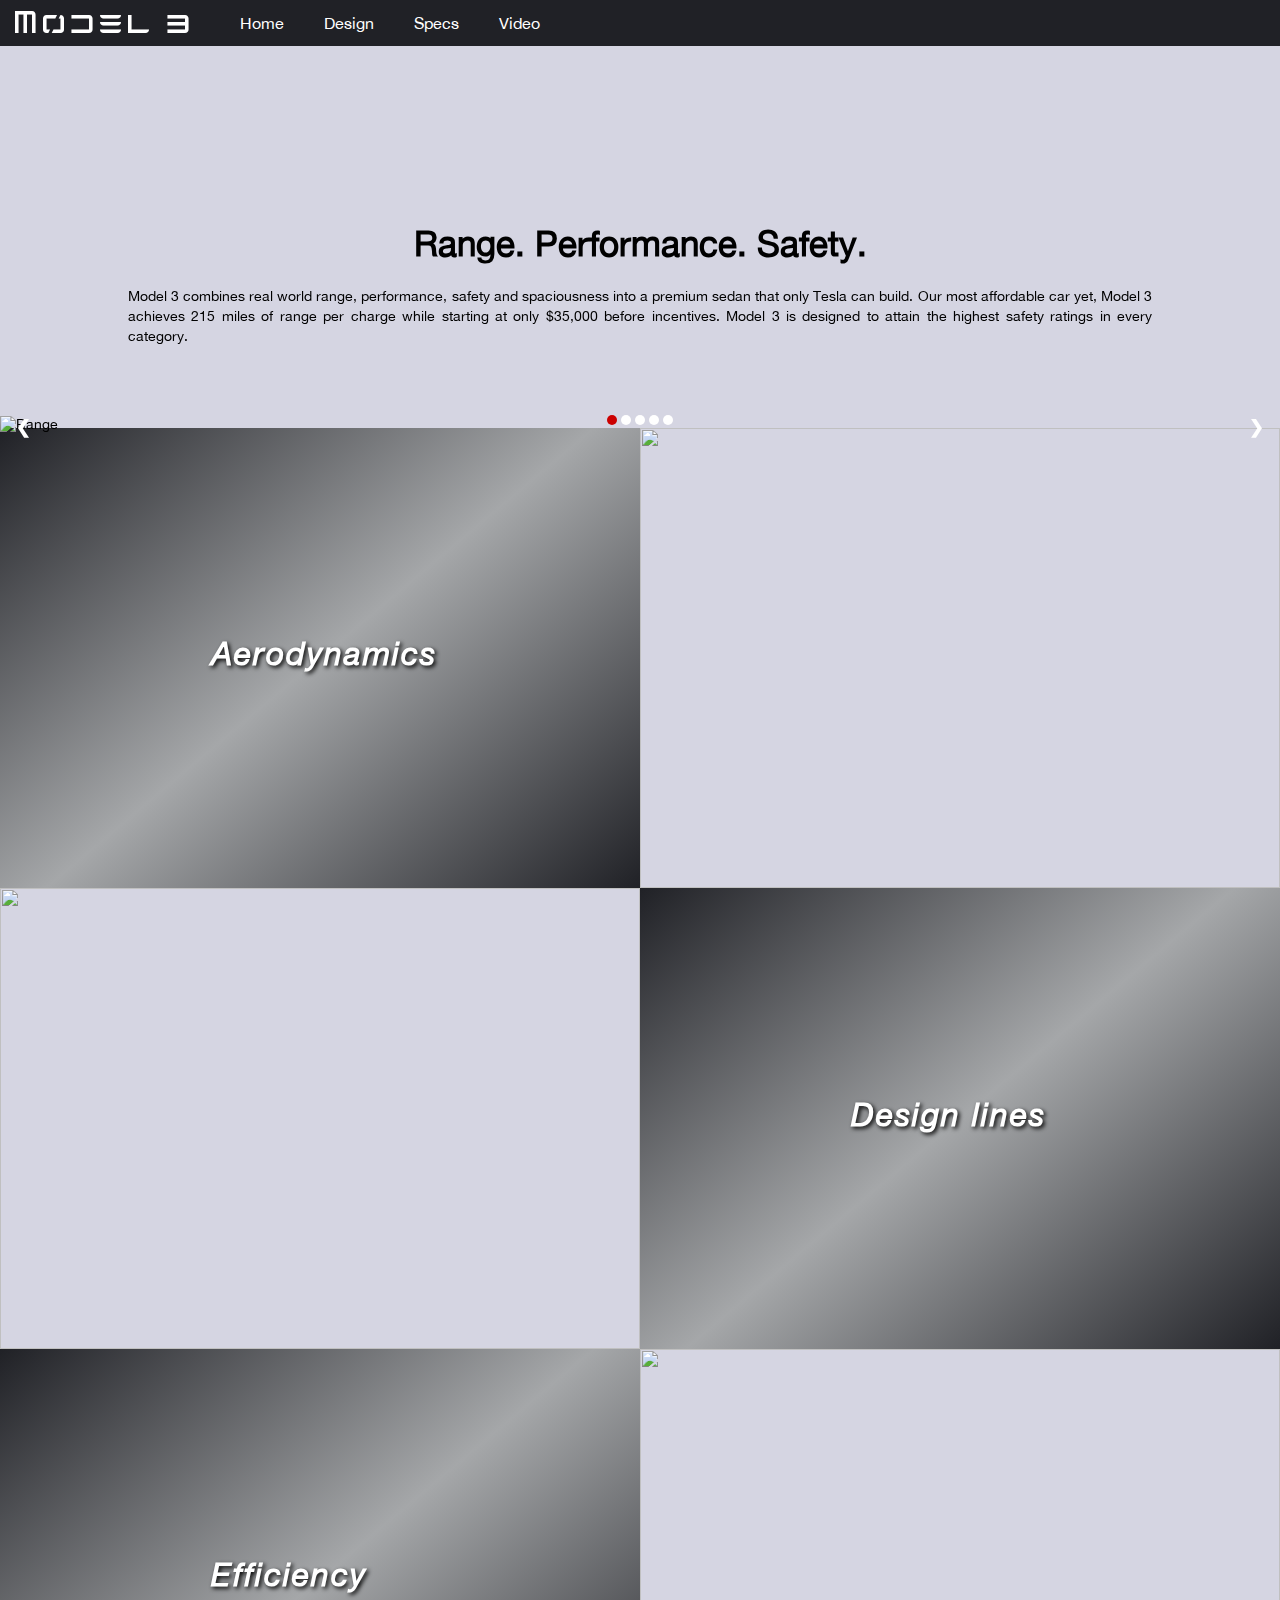
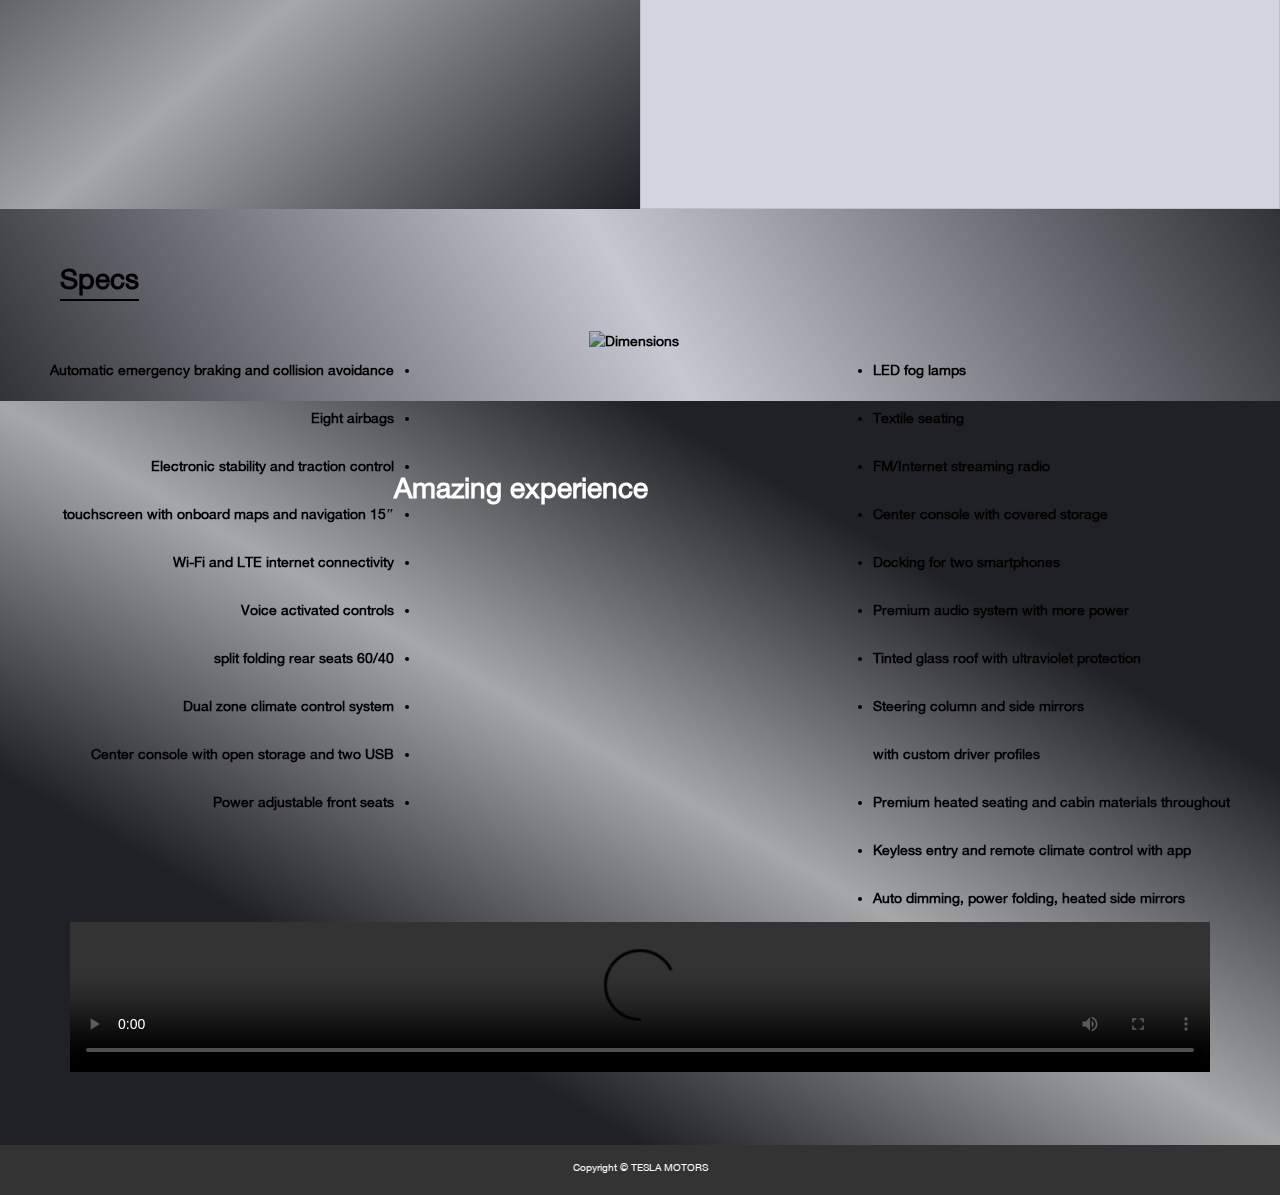
==== model3.html @ 48c11300 "Add files via upload" ====
<!DOCTYPE html>
<html lang="en">
<head>
<script src="js/proba.js"></script>
<script src="js/custom1.js"></script>
<meta name="viewport" content="width=device-width, initial-scale=1">
<meta http-equiv="content-type" content="text/html; charset=utf-8"/>
<title>Tesla - Model 3</title>
<link href="stil2.css" rel="stylesheet" type="text/css"/>
</head>
<body>
    <hader>
      <div class="wrapper">
        <p >Model 3</p>
      </div>
        <nav>
            <button class="toggle" style="font-size:20px;transition:all 1s;">&#9776;</button>
                  <ul id="myDropdown" class="show menu">
                      <li id="home-dugme"><a id="siva-boja" href="index.html">Home</a></li>
                      <li><a id="siva-boja1" href="#design">Design</a></li>
                      <li><a id="siva-boja2" href="#specs-3">Specs</a></li>
                      <li><a id="siva-boja3" href="#range-3">Video</a></li>
                  </ul>
        </nav>
        <video id="model-3-video" src="Video/Model3_WebsiteHero_Master_D.mp4" autoplay loop style="width:100%;">
        </video>
      <img class="slika_x" src="Slike/3/3.1.jpg" alt="Model X"/>

    </hader>
<main>
    <section>
      <h2 class="section-title ">Range. Performance. Safety.</h2>
      <div class="section-text ">
        <p>Model 3 combines real world range, performance, safety and spaciousness
           into a premium sedan that only Tesla can build. Our most affordable car yet,
            Model 3 achieves 215 miles of range per charge while starting at only $35,000
            before incentives. Model 3 is designed to attain the highest safety ratings
             in every category.</p>
      </div>
    </section>

<div class="slideshow">
  <div class="mySlides fade">
    <img src="Slike/3/3.3.jpg" alt="Range" style="width:100%;">
</div>

<div class="mySlides fade">
  <img src="Slike/3/3.2.jpg" alt="Specs" style="width:100%;">
</div>

<div class="mySlides fade">
    <img src="Slike/3/3.6.jpg" alt="Range" style="width:100%;">
</div>

<div class="mySlides fade">
    <img src="Slike/3/3.5.jpg" alt="Falcon" style="width:100%;">
</div>

<div class="mySlides fade">
    <img src="Slike/3/3.7.jpg" alt="Falcon" style="width:100%;">
</div>

<a class="prev" onclick="plusSlides(-1)">&#10094;</a>
<a class="next" onclick="plusSlides(1)">&#10095;</a>

<div class="dugmici" style="text-align:center">
  <span class="dot" onclick="currentSlide(1)"></span>
  <span class="dot" onclick="currentSlide(2)"></span>
  <span class="dot" onclick="currentSlide(3)"></span>
  <span class="dot" onclick="currentSlide(4)"></span>
  <span class="dot" onclick="currentSlide(5)"></span>
</div>
</div>


<div id="design" class="klasa-3">

  <div id="gornja-margina" class="klasa-3-1-1">
      <h2 id="about-title-3-1" >Aerodynamics</h2>
  </div>

  <div class="klasa-3-2">
    <img id="slika-model-3-1" src="Slike/3/3.10.jpg" >
  </div>

</div>

<div id="klasa-3-1" class="klasa-3">

  <div class="klasa-3-2-2">
    <img id="slika-model-3-2" src="Slike/3/3.9.jpg" >
  </div>

  <div class="klasa-3-1-1">
      <h2 id="about-title-3-11" >Design lines</h2>
  </div>

</div>

<div id="klasa-3-2" class="klasa-3">

  <div class="klasa-3-1-1">
      <h2 id="about-title-3-12"> Efficiency</h2>
  </div>

  <div class="klasa-3-2-2">
    <img id="slika-model-3-3" src="Slike/3/3.8.jpg" >
  </div>

</div>

      <section id="specs-3" class="model-3">
        <h2 id="about-titlex2" class="about-title2">Specs</h2>
        <div class="about-text2" id="about-textx2">
          <ul  class="lista" id="jedan-x">
            <li>Automatic emergency braking and collision avoidance</li>
            <li>Eight airbags</li>
            <li>Electronic stability and traction control</li>
            <li>15″ touchscreen with onboard maps and navigation</li>
            <li>Wi-Fi and LTE internet connectivity</li>
            <li>Voice activated controls</li>
            <li>60/40 split folding rear seats</li>
            <li>Dual zone climate control system</li>
            <li>Center console with open storage and two USB</li>
            <li>Power adjustable front seats</li>

          </ul>
          <img class="srednja-x" id="srednja" src="Slike/3/specs model 3.png" alt="Dimensions">
          <ul class="lista" id="dva-x">
            <li>LED fog lamps</li>
            <li>Textile seating</li>
            <li>FM/Internet streaming radio</li>
            <li>Center console with covered storage</li>
            <li>Docking for two smartphones</li>
            <li>Premium audio system with more power</li>
            <li>Tinted glass roof with ultraviolet protection</li>
            <li>Steering column and side mirrors </br> with custom driver profiles</li>
            <li>Premium heated seating and cabin materials throughout</li>
            <li>Keyless entry and remote climate control with app</li>
            <li>Auto dimming, power folding, heated side mirrors</li>
          </ul>
        </div>
      </section>


      <div id="range-3">
        <h2 id="Video-title" >Amazing experience</h2>
        <video id="model-video" width="100%" height="auto" controlslist="nodownload" controls>
            <source  src="Video/Tesla commercial Model 3.mp4"  type="video/mp4">
        </video>
      </div>
</main>
      <div  class="footer"><p>
            <span>Copyright</span>     &copy;      Tesla Motors</p>

      </div>
      <script src="js/proba.js"></script>
<script src="js/scroll.js"></script>
<script src="js/slider.js"></script>
<script src="js/dropdown.js"></script>
</body>


</html>
---- stil2.css ----
@charset "utf-8";
/* CSS Document */

* {
	margin:0;
	padding: 0;
	}
/*ubacivanje tri fonta za prvu stranicu*/
@font-face {
	font-family: Font1;
	src:url(Fonts/HelveticaNeue.ttf);
	}
@font-face {
	font-family: Font2;
	src:url(Fonts/HelveticaNeueLTStd-It.otf);
	}
@font-face {
	font-family: Font3;
	src:url(Fonts/TeslaNikolaCaps.ttf);
	}

body {
  font-family:Font1;
  font-size: 14px;
	background: white;
	background-color:rgba(185, 185,207, 0.6);
}
.slika_1 {
	width: 100%;
}
/* ====== NAVIGACIJA =======*/
nav {
	display: block;
	padding-left: 220px;
	z-index: 6;
	position: fixed;
	width: 100%;
	background: #202126;
}
.wrapper p {
	position: fixed;
	padding-left: 15px;
	color: white;
	top:5px;
	font-family: Font3;
	font-size:28px;
	z-index: 10;
}
nav ul {
	float:left;
	padding: 0;
	margin: 0;
	list-style: none;
	position: relative;
	z-index: 10;
}

nav ul li {
	margin: 0;
	display: inline-block;
	float: left;
	background: #202126;
}

nav a {
	display: block;
	padding: 14px 20px;
	color: white;
	font-size: 16px;
	text-decoration: none;
}
nav a:hover{
	text-decoration: none;
	background: rgba(204, 0, 0, 0.5);
	color: white;
}

nav ul li:hover > ul {
	display: inherit;
}

.toggle {
	display: none;
}
@media (min-width:769px){
	.menu {
		display: block !important; /* ponistava jQuery display:none posle 768px*/
	}
}
/* ======= END NAVIGACIJA END ========== */
/* ====== MOBILE MENI ========*/
@media all and (max-width:768px){
nav {
	margin: 0;
	padding: 0;
	background: transparent;
}
nav .menu {
	opacity: 0.8;
}
nav a:hover{
	color:white;
}
.toggle+a , .menu {
	display: none;
}
.toggle {
	display: block;
	padding: 14px 20px;
	color: black;
	font-size: 16px;
	text-decoration: none;
	background-color: white;
	border: 0;
	outline: none;
}
.wrapper p{
	position: absolute;
	right: 20px;
	top:15px;
}
nav ul li {
	display: block;
	width: 100%;
}
nav a:hover {
	background-color: rgba(204, 0, 0, 0.5);
	text-decoration: none;
}
}
/* ======== END MOBILE MENI  END ============= */
/*Slajder sa slikama pocetak*/
.slideshow {
	position: relative;
}
.mySlides{
	display: none;
}
.prev, .next {
	cursor:pointer;
	position: absolute;
	top:50%;
	width: auto;
  padding: 16px;
  margin-top: -22px;
  color: white;
  font-weight: bold;
  font-size: 18px;
  transition: 0.6s ease;
  border-radius: 0 3px 3px 0;
}
.next {
	right: 0;
	border-radius: 3px 0 0 3px;
}
.prev:hover , .next:hover {
	background-color: rgba(0, 0, 0, 0.7);
}
.label-slideshow1 {
	display: none;
}
.text-slideshow1 {
	display: none;
}
.fade {
  -webkit-animation-name: fade;
  -webkit-animation-duration: 1.5s;
  animation-name: fade;
  animation-duration: 1.5s;
}

@-webkit-keyframes fade {
  from {opacity: .4}
  to {opacity: 1}
}

@keyframes fade {
  from {opacity: .4}
  to {opacity: 1}
}
.dugmici {
	position: relative;
	margin: -20px 0 0 0;
	left: 0;
	right: 0;
}
.dot {
  cursor:pointer;
  height: 10px;
  width: 10px;
  margin: -10px 0 0 0 ;
  background-color: white;
  border-radius: 50%;
  display: inline-block;
  transition: background-color 0.6s ease;
}
.active, .dot:hover {
  background-color: #cc0000;
}


@media screen and (min-width:769px){

	.label-slideshow1 {
		display: block;
		position: absolute;
		margin-top: -23%;
		margin-left: 70px;
		color: white;
	}
	.label-slideshow1 h3 {
		font-size: 24px;
		padding-bottom: 40px;
	}
	.label-slideshow1 p {
		font-size: 14px;
		padding-left: 80px;
	}
}
@media screen and (min-width:992px){

	.label-slideshow1 h3{
		margin-left: 5%;
		font-size: 28px;
	}

	.label-slideshow1 p {
		display: none;
	}
	.text-slideshow1{
		display: block;
		position: absolute;
		margin: -18% 7% 0 7%;
		color: white;
		background-color: rgba(0, 0, 0, 0.3);
		padding: 10px;
	}
	.text-slideshow1 p {
		font-size: 16px;
		line-height: 23px;
		text-align: justify;
	}
}
@media screen and (min-width:1200px){
	.text-slideshow1 {
		margin: -18% 10% 0 10%;
	}
	.text-slideshow1 p {
		line-height: 25px;
		text-align: center;
	}

}
@media screen and (min-width:1400px){
	.text-slideshow1 {
		margin: -17% 12% 0 12%;
	}
	.label-slideshow1 h3{
		font-size: 36px;
	}
	.text-slideshow1 p {
		font-size: 16px;
		line-height: 25px;
		text-align: center;
	}
	.dugmici {
		margin: -20px 0 0 0;
	}
}
@media (min-width:1600px){
	.text-slideshow1 p {
		font-size: 18px;
	}
}

/*===== END END END =====*/


.section-title {
  font-family:Font1;
  font-size: 2.5em;
  padding:70px 30px 22px 30px;
	text-align: center;
	color: black;
}
.section-text  p {
	width: 80%;
	margin: 0 auto;
  font-family:Font1;
  margin-bottom: 70px;
  padding: 0 20px;
  text-align: justify;
	color: black;
	line-height: 20px;
}

#safety {
  background: url("Slike/s12.jpg") center;
  background-size: cover;
  background-repeat:no-repeat;
  padding: 10px 30px;
  line-height:20px;
}
.about-title1{
	font-family:Font2;
	color:white;
	margin-top:35px;
	margin-bottom:15px;
	}
.about-text1 {
	text-align: justify;
	color: white;
	font-size:14px;
	font-family:Font1;
	line-height: 30px;
}

#specs {
  background:linear-gradient(60deg,rgba(32,33,38,0.9),rgba(204,0,0,0.6),rgba(32,33,38,0.9));
	padding: 60px 10px;
  line-height:20px;
}
.about-title2 {
	padding-top: 30px;
	margin-bottom: 30px;
	margin-left: 20px;
	color: black;
	font-family: Font1;
	border-bottom: 1px solid black;
	padding-bottom: 5px;
	border-bottom-width:2px;
	display:inline-block;
}
.lista {
	padding-top: 15px;
	color: black;
	text-align: center;
	line-height: 25px;
}
#srednja {
	display:none;
}
#autopilot {
  background: url("Slike/s15.jpg") center;
  background-size: cover;
  background-repeat:no-repeat;
  padding: 10px 20px;
  line-height:10px;
}
.about-title3{
	font-family:Font2;
	color:black;
	margin-top:35px;
	margin-bottom:15px;
	}
.about-text3 {
	text-align: justify;
	color: black;
	font-size:14px;
	line-height: 25px;
}
 .pozadina {
	background-color: rgba(255, 255, 255, 0.4);
	padding:5px 10px 10px 10px;
}
.video-autopilot {
	border: 3px solid white;
}

#range {
	background: url("Slike/s18.jpg") center;
	background-repeat: no-repeat;
	background-size: cover;
	padding: 10px 20px 250px 20px;
}
#range .skup {
padding:0 10px 5px 10px;
background-color: rgba(0, 0, 0, 0.4);
}
#range img {
	display: none;
}
.about-title4{
	font-family:Font2;
	color:white;
	margin-top:15px;
	margin-bottom:15px;
	}
.about-text4 {
	text-align: left;
	color:white;
	line-height: 20px;
	text-align: justify;
}

.footer {
	position:relative;
	color:white;
	text-align:center;
	text-transform:uppercase;
	font-family:Font1;
	font-size:10px;
	background-color:#333;
	height:50px;
	width:100%;
	}
	.footer p {
		padding: 16px;
	}
	.footer span {
		text-transform: capitalize;
	}



/*======== MEDIA QUERY ==========*/

@media (min-width:768px){
	#safety {
		padding:50px 20px;
	}
#safety	.about-text1 {
		width: 60%;
	}
}

@media (min-width:817px){
		#specs {
			padding:70px 0 350px 0;
		}
		.about-title2 {
			margin-left: 30px;
		}
	.about-text2 {
		margin: 0 30px;
	}
	.jedan{
		float:left;
		direction:rtl;
		text-align:right;
	}
	.dva {
		float: right;
		text-align:left;
	}
	#srednja {
		display: none;
	}
}

@media (min-width:992px){
#safety .about-text1 {
	width: 50%;
}

#autopilot .pozadina {
	width:50%;
}
#autopilot .video-autopilot {
	width: 50%;
	margin-left: 50%;
}
 #range {
	background: url(Slike/s16.jpg) center;
	background-size: cover;
	background-repeat: no-repeat;
	padding-bottom: 500px;
}
#range .skup {
	margin-top: 60px;
	width: 50%;
	float:left;
}
 #range img {
	margin-top: 50px;
	display:inline-block ;
	width: 45%;
	float: right;

}
}

@media (min-width:1200px){
	#safety {
		padding:100px 30px;
	}
	.about-title1, .about-title3, .about-title4 {
		font-size: 28px;
	}
	.about-title3{
		padding-bottom: 20px;
	}
	.about-text1 , .about-text3, .about-text4 {
		font-size: 16px;
	}
	.about-text3, .about-text4 {
		line-height: 25px;
	}

	#specs {
		padding: 30px 0 50px 0;
	}
	.about-title2 {
		margin-left: 30px;
		font-size:28px;
		padding-bottom: 10px;
	}
	.about-text2 {
		text-align: center;
		font-weight: bolder;
	}
	.jedan {
		line-height: 48px;
		margin-left: 20px;
	}
	.dva {
		line-height: 48px;
				margin-right:20px;
	}
	#srednja {
		display:inline;
		mix-blend-mode:multiply;
		height: 650px;
	}
	.select-text {
		transform: translateY(50%) !important;
		transform: translateX(2%);
		text-align: center;
		background-color: rgba(165, 167, 169, 0.7);
	}
#autopilot .pozadina {
	width:40%;
	margin-top: 20px;
	margin-left: 10px;
}
#autopilot .video-autopilot {
	width: 55%;
	margin-left: 43%;
}
 #range {
	padding-bottom: 600px;
	}
}


@media (min-width:1400px){
	#safety .about-title1, #safety .about-text1 {
		padding:0px 30px;
	}
	#range {
		padding-bottom: 750px ;
	}
	.jedan {
		line-height: 56px;
		margin-left: 35px;
	}
	.dva {
		line-height: 56px;
		margin-right: 35px;
	}
	.about-title2 {
		margin-left: 60px;
	}
	#srednja {
		height: 700px;
	}
	.section-title {
		color: white;
	}
	.section-text p {
		font-size:16px;
		line-height: 25px;
		color: white;
	}

}
@media (min-width:1600px){
	#range .skup {
		width: 50%;
		margin:70px 0 0 10px;
	}
	#range img {
		width:40%;
		margin-right: 80px;
	}
	.jedan {
		font-size: 16px;
		margin-left: 70px;

	}
	.dva {
		font-size:16px;
		margin-right: 70px;
	}
	.about-title1 {
		font-size: 36px;
		margin-bottom: 30px;
	}
	.about-title2, .about-title3, .about-title4{
		font-size: 36px;
	}
	.about-text1, .about-text3, .about-text4 {
		font-size: 16px;
		line-height: 30px;
	}
}

@media (min-width:1800px){
	#safety {
		padding:200px 30px;
	}
	.about-text1 {
				line-height: 30px;
	}
}









/*=======  M O D E L  X ======*/

nav #plava-boja:hover, #plava-boja1:hover, #plava-boja2:hover, #plava-boja3:hover,#plava-boja4:hover    {
	color: white;
	background-color: #1e3a86;
	text-decoration: none;
}
.mySlides .label-slideshow1 #slajder{
	margin-left: 15px;
}
.mySlides .label-slideshow1 #tekst-slajder {
	padding:0 60px 0 20px;
}
.klasa-x {
	display: flex;
}
.klasa-x1 {
	width: 50%;
	background: linear-gradient(120deg,#202126, #1e3a86);
}
.sadrzaj {
	padding: 30px 30px;
}
.klasa-x11 img {
height: 100%;
width: 100%;
}
.klasa-x11{
	width: 50%;
}
@media (max-width:767px){
	.klasa-x {
		flex-direction: column;
		background: linear-gradient(120deg,#202126, #1e3a86);
	}
 .klasa-x1 {
		width: 100%;
		background: none;
	}
	.klasa-x11 {
		width: 80%;
		margin: 0 auto;
	}
	.klasa-x11 img {
		width: 100%;
		padding-bottom: 10px;
	}
	#about-titlex {
		padding-top: 35px;
		padding-left: 20px;
		margin-top: 0;
	}
	 #about-textx {
		margin: 0 20px 0 20px;
		padding-bottom: 10px;
	}
}
@media (min-width:768px){
	#about-textx {
		line-height: 22px;
	}
}
@media (min-width:992px){
	#about-titlex {
		margin-top: 60px;
	}
	#about-textx{
		line-height: 30px;
	}
}
@media (min-width:1200px){
	.sadrzaj {
		padding-top: 100px;
	}
	#about-titlex {
		font-size: 28px;
	}
	#about-textx {
		font-size: 16px;
	}
}
#falcon-wings {
	background: url("Slike/x/x7.jpg") center;
	background-size: cover;
	width: 100%;
}
.pozadina-x {
	padding: 100px 10px;
}
#about-textx1 , #about-titlex1 {
	color: white;
}
#about-textx1 {
	background-color: rgba(0, 0, 0, 0.2);
	padding: 10px 20px;
}
#about-titlex1 {
	margin-top: 0;
	margin-left: 10px;
}
@media (min-width:768px){
	.pozadina-x {
		padding: 40px 30px 100px 30px;
	}
	#about-titlex1 {
		padding-bottom: 15px;
	}
	#about-textx1 {
		width:50%;
	}
}
@media (min-width:992px){
	.pozadina-x {
		padding: 80px 50px 150px 50px;
	}
	#about-textx1 {
		width:40%;
	}
}
@media (min-width:1200px){
	.pozadina-x {
		padding: 80px 50px 300px 50px;
	}
	#about-textx1 {
		font-size: 16px;
		line-height: 30px;
	}
	#about-titlex1 {
		font-size: 28px;
	}

}
@media (min-width:1400px){
	body{
		background-color: rgba(34, 32, 36, 0.5);
	}
	main {
		background-color: rgba(185, 185,207, 0.6);
		margin:-2px 100px 0 100px;
	}
	.pozadina-x {
		padding: 80px 30px 250px 30px;
	}
}
@media (min-width:1600px){
	.pozadina-x {
		padding: 80px 30px 250px 30px;
	}
	.sadrzaj {
		padding-top: 150px;
	}
	#about-titlex, #about-titlex1 {
	font-size: 36px;
	}
	#about-textx, #about-textx1 {
		font-size: 16px;
	}
	main {
		margin:-2px 150px 0 150px;
	}
}
@media (min-width:1920px){
	.pozadina-x {
		padding: 80px 30px 450px 30px;
	}
}
#specs-x {
	background:linear-gradient(60deg,rgba(32,33,38,0.9),rgba(30,58,134,0.6),rgba(32,33,38,0.9));
	padding: 60px 10px;
	line-height:20px;
}
@media (max-width:768px){
 #about-titlex2 {
		margin-left: 10px;
	}
}
@media (min-width:768px){
	#about-titlex2 {
		margin-left: 30px;
	}
}
@media (min-width:817px){
		#specs-x {
			padding:70px 0 350px 0;
		}
		#about-titlex2 {
			margin-left: 40px;
		}
		#jedan-x{
			float:left;
			direction:rtl;
			text-align:right;
		}
		#dva-x {
			float: right;
			text-align:left;
		}
	}
@media (min-width:992px){
	#about-titlex2 {
		margin-left: 60px;
	}
}
@media (min-width:1200px){
	#specs-x {
		padding: 30px 0 50px 0;
	}
	#jedan-x {
		line-height: 48px;
		margin-left: 20px;
	}
	#dva-x {
		line-height: 48px;
				margin-right:20px;
	}
}
@media (min-width:1400px){
	#about-titlex2 {
		margin-left: 40px;
	}
	#about-textx2 {
		margin: 0;
	}
	#jedan-x {
		line-height: 56px;
		margin-left: 35px;
	}
	#dva-x {
		line-height: 56px;
		margin-right: 35px;
	}
	.srednja-x {
		height: 600px;
	}
}
@media (min-width:1600px){

	#jedan-x {
		margin-left: 70px;
		font-size: 16px;
	}
	#dva-x {
		margin-right: 70px;
		font-size: 16px;
	}
}
#range-x {
	background: url("Slike/x/x10.jpg") center;
	background-repeat: no-repeat;
	background-size: cover;
	padding: 10px 20px 250px 20px;
}
.skup-x {
	background-color: rgba(0, 0, 0, 0.3);
}
.about-titlex4 {
	color: white;
	margin-bottom: 15px;
	margin-top: 20px;
	padding: 10px;
}
.about-textx4{
	color: white;
	line-height: 25px;
	padding: 10px;
	text-align: justify;
}
@media (min-width:992px){
	.skup-x {
		width: 50%;
	}
	#range-x {
		padding: 30px 30px 270px 40px;
	}

}
@media (min-width:1200px){
	#range-x {
		padding: 30px 130px 470px 50px;
	}
	.about-textx4{
		font-size: 16px;
	}
	.about-titlex4 {
		font-size: 28px;
	}
}
@media (min-width:1400px){
	#range-x {
		padding: 30px 230px 370px 30px;
	}
}
@media (min-width:1600px){
	#range-x {
		padding: 30px 230px 600px 30px;
	}
	.about-titlex4 {
		font-size: 36px;
	}
}


/*===== END MODEL X END =======*/








/*====== MODEL 3 ======*/

#model-3-video {
	z-index: -1;
}
.slika_x {
	display: none;
}
@media (max-width:992px){
	#model-3-video {
		display: none;
	}
	.slika_x {
		display: block;
		width: 100%;
	}
}
nav #siva-boja:hover, #siva-boja1:hover , #siva-boja2:hover, #siva-boja3:hover {
	color: white;
	background-color: #a5a7a9;
	text-decoration: none;
}

@media all and (max-width:768px){
	nav  #siva-boja:hover {
	 text-decoration:none;
	 background-color:  rgba(165,167, 169, 0.5);
	 color: white;
	}
}

.klasa-3 {
	display: flex;
}
.klasa-3-1 {
	width: 50%;
	float: left;
	background-color: #202126;
}
.klasa-3-2 {
	width: 50%;
	float: right;
	 }
.klasa-3-2 img {
		 width: 100%;
		 height: 100%;
	 }

.klasa-3-1 {
	display: flex;
}

.klasa-3-1-1 {
	width: 50%;
	float: right;
	background: linear-gradient(140deg,#202126, #a5a7a9,#202126);
}
.klasa-3-1-1 h2{
	font-family: Font2;
	font-size: 18px;
	color: white;
	text-shadow: 2px 2px 4px #000000;
}
.klasa-3-2-2 {
		 float: left;
		 width: 50%;
	 }
.klasa-3-2-2 img{
		 width: 100%;
		 height: 100%;
	 }

 @media (max-width:768px){
	 	.klasa-3 {
	 		flex-direction: column;
			padding: 0px 10px;
			background-color: #f9fafa;
	 	}
		#klasa-3-1 {
			flex-direction: column-reverse;
			padding-top: 0;
		}
		#klasa-3-2{
			flex-direction: column;
		}
		 .klasa-3-2 , .klasa-3-2-2, .klasa-3-1-1, .klasa-3-1 {
			width: 100%;
			text-align: center;
		}
		.klasa-3 .klasa-3-1-1 {
			margin-bottom: 3px;
			background: #a5a7a9;
		}
		#gornja-margina {
			margin-top: 4px;
		}
		 .klasa-3-1-1 h2 {
				margin: 30px;
				text-shadow: none;
				letter-spacing: 1px;
		}
		#slika-model-3-3 {
			padding-bottom: 20px;
		}
}
	@media (min-width:769px){
		.klasa-3-1-1 h2 {
			 margin: 33% ;
			 font-size: 2.5vw;
			 letter-spacing: 2px;
		}
	}
	@media (min-width:1400px){
		.klasa-3-1-1 h2 {
			 margin: 30% ;
			 font-size: 2vw;
		}
	}
	@media (min-width:1600px){
		.klasa-3-1-1 h2 {
			 margin: 34% ;
		}
	}
	#specs-3 {
		background:linear-gradient(60deg,rgba(32,33,38,0.9),rgba(165,167,169,0.3),rgba(32,33,38,0.9));
		padding: 40px 10px;
		line-height:20px;
	}
	@media (min-width:817px){
			#specs-3 {
				padding:70px 0 350px 0;
			}
		}
		@media (min-width:1200px){
			#specs-3 {
				padding: 30px 0 50px 0;
			}
		}
		#range-3 {
			background: linear-gradient(30deg,#202126,#202126, #a5a7a9,#202126,#202126);
			padding: 10px;
		}
			#Video-title {
				padding: 10px 0 20px 0;
				color: white;
			}

	@media (max-width:768px){
		#Video-title {
			padding-left: 10px;
		}
	}
	@media (min-width:768px){
		#Video-title {
			padding-left: 20px;
		}
	}
	@media (min-width:992px){
		#Video-title {
			margin-left: -20px;
		}
		#range-3{
			padding: 50px;
		}
	}
	@media (min-width:1200px){
		#Video-title {
			font-size: 28px;
			margin-left: -20px;
			padding: 0 0 40px 0;
		}
		#range-3{
			padding: 70px;
		}
	}

	@media (min-width:1600px){
		#Video-title {
			font-size: 36px;
		}
	}
		/*================ END MODEL 3 END ===========*/
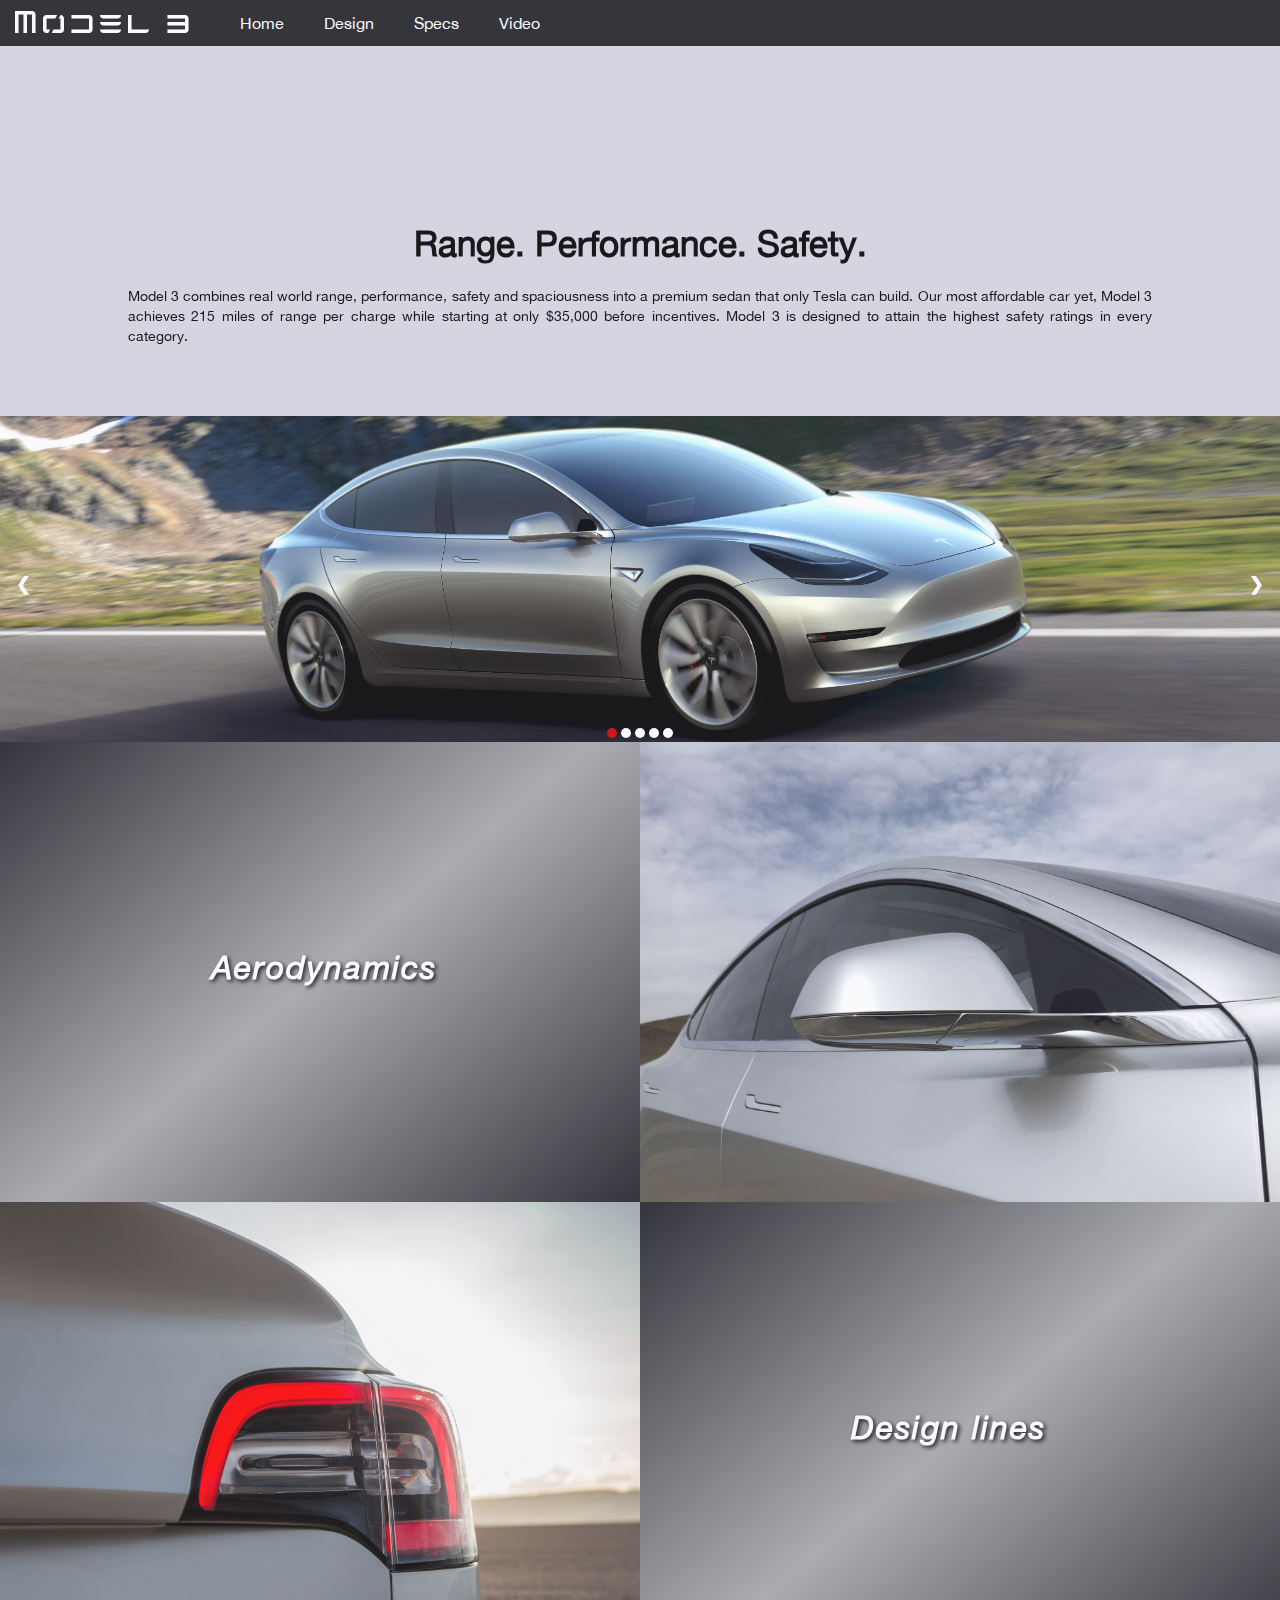
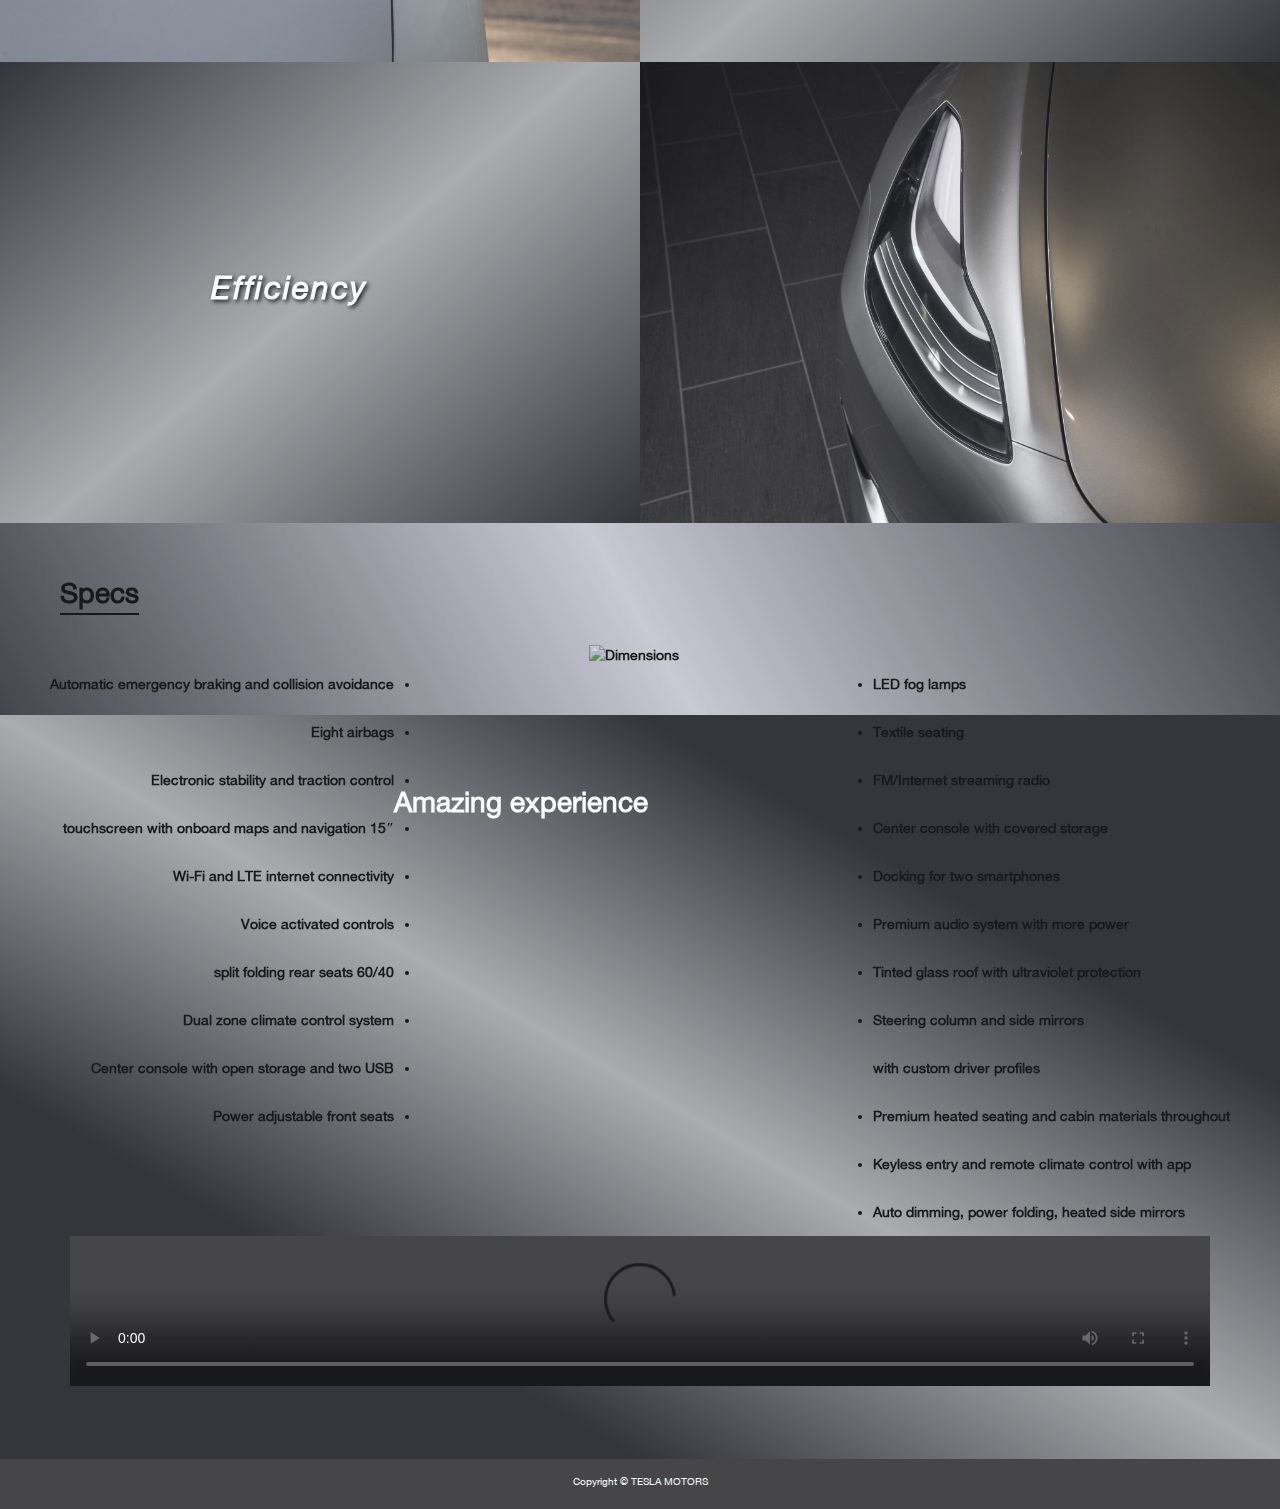
==== commit 5eda7c2f: "Add files via upload" ====
--- a/model3.html
+++ b/model3.html
@@ -9,7 +9,7 @@
 <link href="stil2.css" rel="stylesheet" type="text/css"/>
 </head>
 <body>
-    <hader>
+    <header>
       <div class="wrapper">
         <p >Model 3</p>
       </div>
@@ -25,8 +25,7 @@
         <video id="model-3-video" src="Video/Model3_WebsiteHero_Master_D.mp4" autoplay loop style="width:100%;">
         </video>
       <img class="slika_x" src="Slike/3/3.1.jpg" alt="Model X"/>
-
-    </hader>
+    </header>
 <main>
     <section>
       <h2 class="section-title ">Range. Performance. Safety.</h2>
@@ -62,8 +61,8 @@
 
 <a class="prev" onclick="plusSlides(-1)">&#10094;</a>
 <a class="next" onclick="plusSlides(1)">&#10095;</a>
+<div class="dugmici" style="text-align:center">
 
-<div class="dugmici" style="text-align:center">
   <span class="dot" onclick="currentSlide(1)"></span>
   <span class="dot" onclick="currentSlide(2)"></span>
   <span class="dot" onclick="currentSlide(3)"></span>
@@ -72,43 +71,30 @@
 </div>
 </div>
 
-
 <div id="design" class="klasa-3">
-
   <div id="gornja-margina" class="klasa-3-1-1">
       <h2 id="about-title-3-1" >Aerodynamics</h2>
   </div>
-
   <div class="klasa-3-2">
-    <img id="slika-model-3-1" src="Slike/3/3.10.jpg" >
+    <img id="slika-model-3-1" src="Slike/3/3.10.jpg" alt="Aerodynamics" >
   </div>
-
 </div>
-
 <div id="klasa-3-1" class="klasa-3">
-
   <div class="klasa-3-2-2">
-    <img id="slika-model-3-2" src="Slike/3/3.9.jpg" >
+    <img id="slika-model-3-2" src="Slike/3/3.9.jpg"  alt="Design">
   </div>
-
   <div class="klasa-3-1-1">
       <h2 id="about-title-3-11" >Design lines</h2>
   </div>
-
 </div>
-
 <div id="klasa-3-2" class="klasa-3">
-
   <div class="klasa-3-1-1">
       <h2 id="about-title-3-12"> Efficiency</h2>
   </div>
-
   <div class="klasa-3-2-2">
-    <img id="slika-model-3-3" src="Slike/3/3.8.jpg" >
+    <img id="slika-model-3-3" src="Slike/3/3.8.jpg" alt="Efficiency" >
   </div>
-
 </div>
-
       <section id="specs-3" class="model-3">
         <h2 id="about-titlex2" class="about-title2">Specs</h2>
         <div class="about-text2" id="about-textx2">
@@ -123,9 +109,8 @@
             <li>Dual zone climate control system</li>
             <li>Center console with open storage and two USB</li>
             <li>Power adjustable front seats</li>
-
           </ul>
-          <img class="srednja-x" id="srednja" src="Slike/3/specs model 3.png" alt="Dimensions">
+          <img class="srednja-x" id="srednja" src="Slike/3/specsmodel3.png" alt="Dimensions">
           <ul class="lista" id="dva-x">
             <li>LED fog lamps</li>
             <li>Textile seating</li>
@@ -134,27 +119,24 @@
             <li>Docking for two smartphones</li>
             <li>Premium audio system with more power</li>
             <li>Tinted glass roof with ultraviolet protection</li>
-            <li>Steering column and side mirrors </br> with custom driver profiles</li>
+            <li>Steering column and side mirrors<br>with custom driver profiles</li>
             <li>Premium heated seating and cabin materials throughout</li>
             <li>Keyless entry and remote climate control with app</li>
             <li>Auto dimming, power folding, heated side mirrors</li>
           </ul>
         </div>
       </section>
-
-
       <div id="range-3">
         <h2 id="Video-title" >Amazing experience</h2>
-        <video id="model-video" width="100%" height="auto" controlslist="nodownload" controls>
-            <source  src="Video/Tesla commercial Model 3.mp4"  type="video/mp4">
+        <video id="model-video"  controls style="width:100%;height:auto;" >
+            <source  src="Video/TeslacommercialModel3.mp4" type="video/mp4">
         </video>
       </div>
 </main>
       <div  class="footer"><p>
             <span>Copyright</span>     &copy;      Tesla Motors</p>
-
       </div>
-      <script src="js/proba.js"></script>
+<script src="js/proba.js"></script>
 <script src="js/scroll.js"></script>
 <script src="js/slider.js"></script>
 <script src="js/dropdown.js"></script>
--- a/stil2.css
+++ b/stil2.css
@@ -632,7 +632,7 @@
 .mySlides .label-slideshow1 #slajder{
 	margin-left: 15px;
 }
-.mySlides .label-slideshow1 #tekst-slajder {
+.mySlides .label-slideshow1 #tekst-slajder, #tekst-slajder1, #tekst-slajder2, #tekst-slajder3 {
 	padding:0 60px 0 20px;
 }
 .klasa-x {
@@ -1114,4 +1114,16 @@
 			font-size: 36px;
 		}
 	}
+/* no download button on video*/
+video::-internal-media-controls-download-button {
+    display:none;
+}
+
+video::-webkit-media-controls-enclosure {
+    overflow:hidden;
+}
+
+video::-webkit-media-controls-panel {
+    width: calc(100% + 30px);
+}
 		/*================ END MODEL 3 END ===========*/
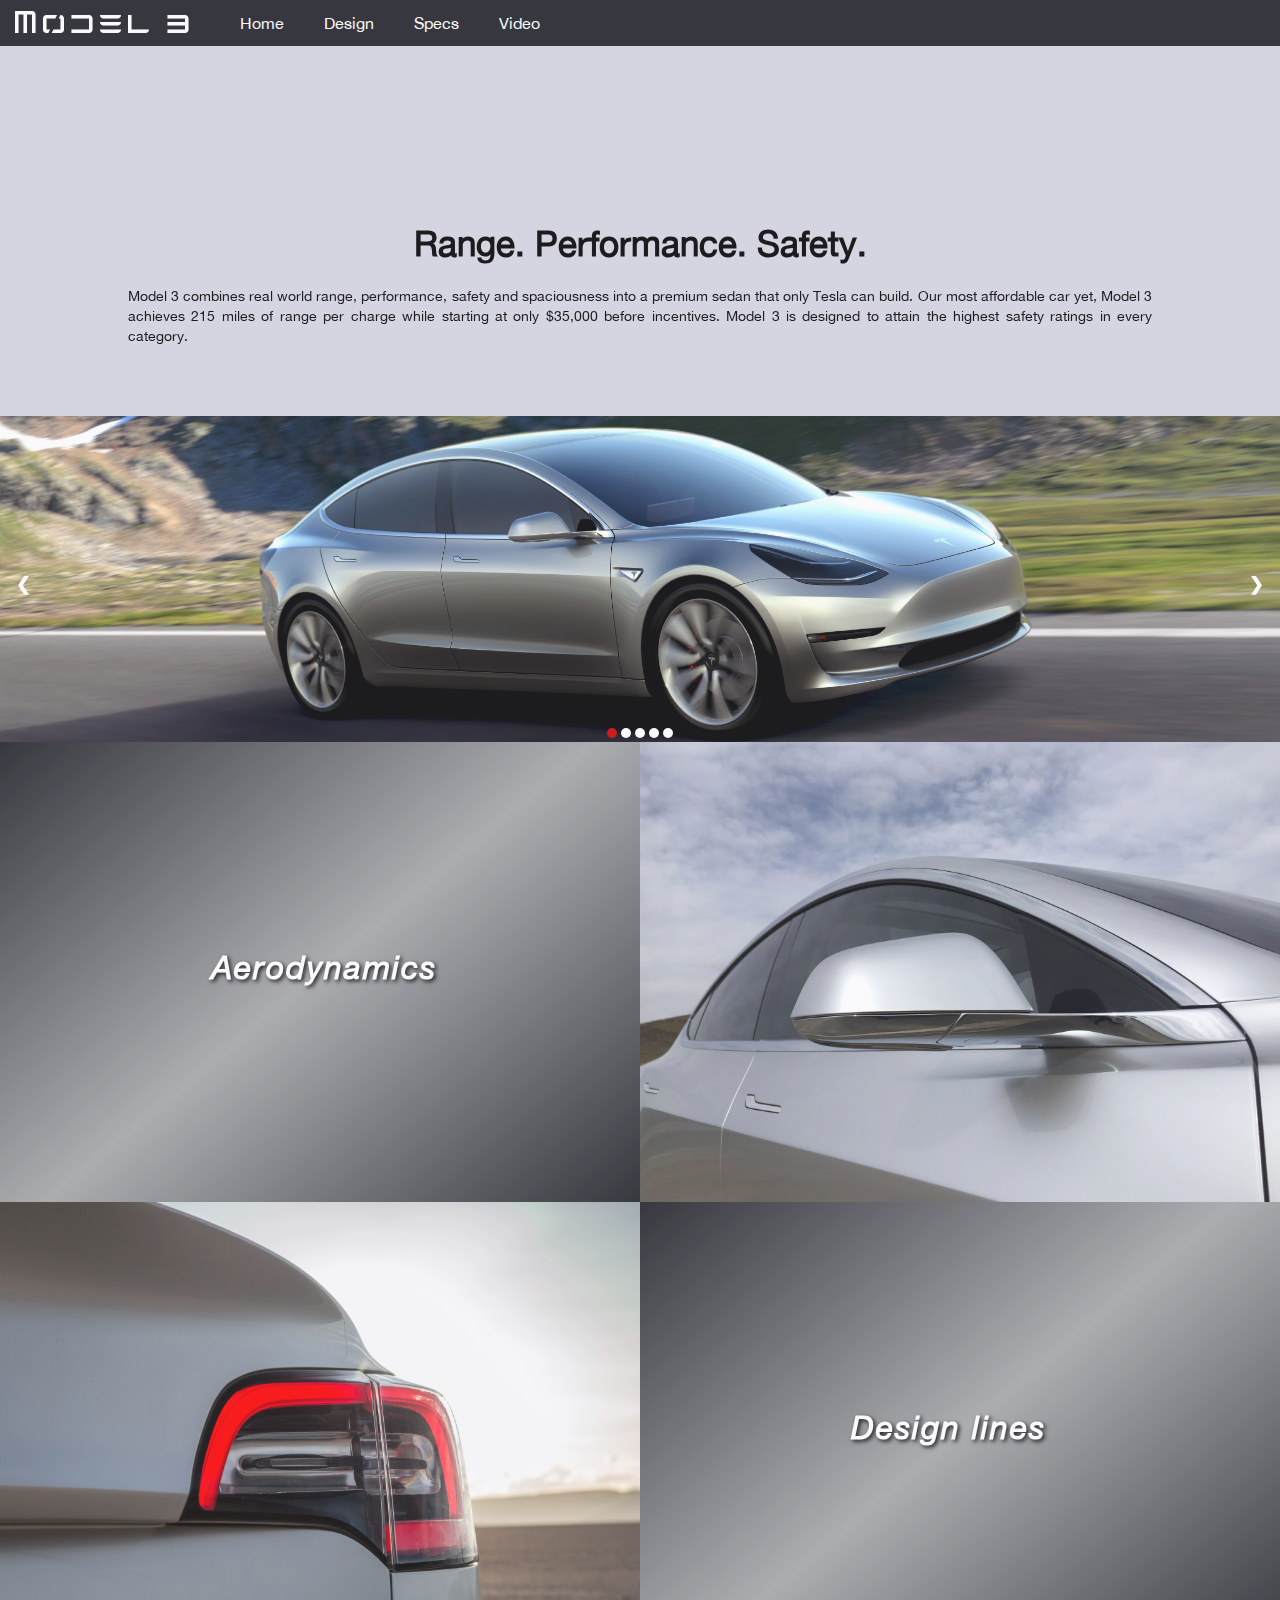
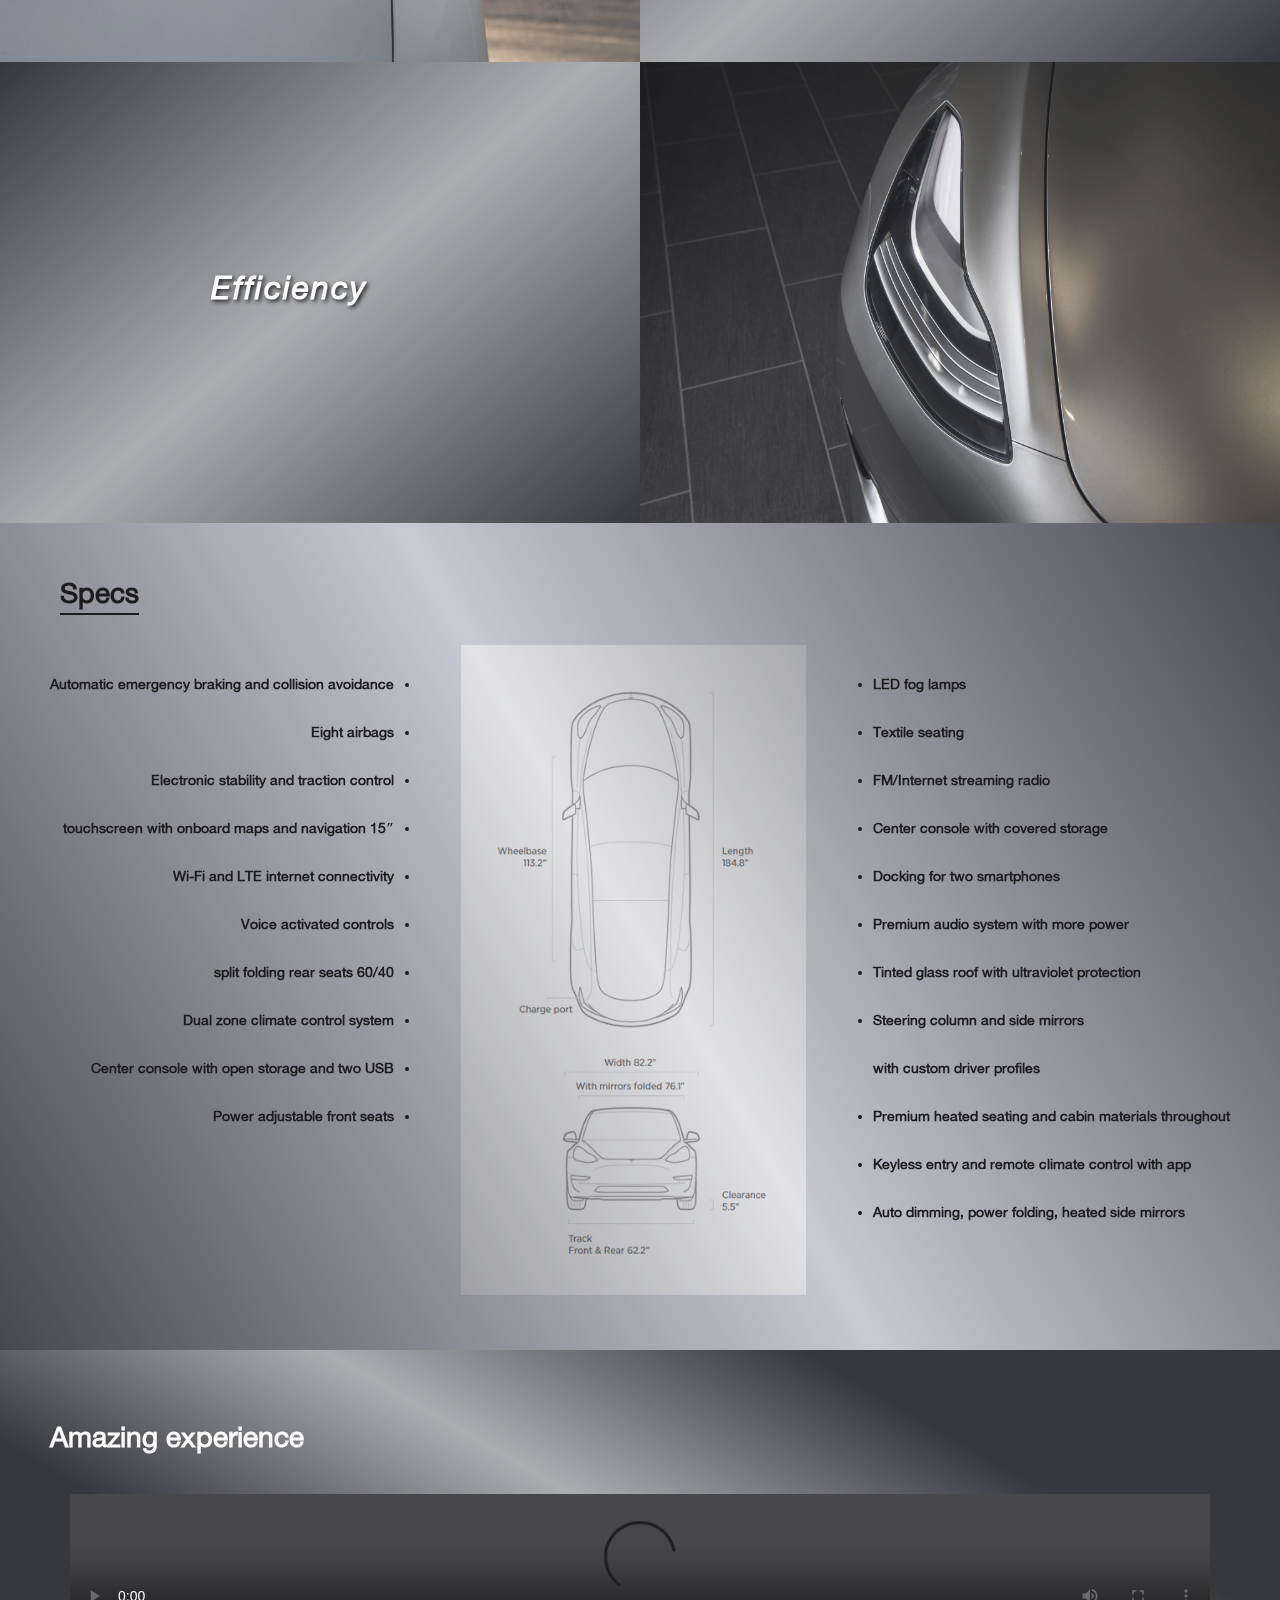
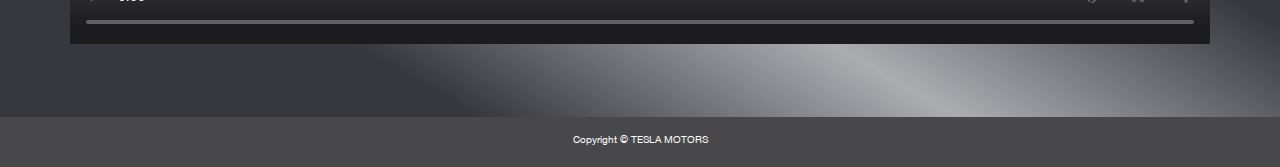
==== commit fba003c1: "Update model3.html" ====
--- a/model3.html
+++ b/model3.html
@@ -2,7 +2,7 @@
 <html lang="en">
 <head>
 <script src="js/proba.js"></script>
-<script src="js/custom1.js"></script>
+<script>$(document).ready(function() {$("body").css("display", "none");$("body").fadeIn(1000);$("a.transition").click(function(event){event.preventDefault();linkLocation = this.href;$("body").fadeOut(1000, redirectPage);});function redirectPage() {window.location = linkLocation;}});</script>
 <meta name="viewport" content="width=device-width, initial-scale=1">
 <meta http-equiv="content-type" content="text/html; charset=utf-8"/>
 <title>Tesla - Model 3</title>
@@ -86,7 +86,7 @@
   <div class="klasa-3-1-1">
       <h2 id="about-title-3-11" >Design lines</h2>
   </div>
-</div>
+</div>
 <div id="klasa-3-2" class="klasa-3">
   <div class="klasa-3-1-1">
       <h2 id="about-title-3-12"> Efficiency</h2>
@@ -136,10 +136,9 @@
       <div  class="footer"><p>
             <span>Copyright</span>     &copy;      Tesla Motors</p>
       </div>
-<script src="js/proba.js"></script>
-<script src="js/scroll.js"></script>
-<script src="js/slider.js"></script>
-<script src="js/dropdown.js"></script>
+<script>$(document).ready(function(){$("a").on('click',function(event){if(this.hash!==""){event.preventDefault();var hash=this.hash;$('html, body').animate({scrollTop:$(hash).offset().top},800,function(){window.location.hash=hash;});}});});</script>
+<script >var slideIndex = 1;showSlides(slideIndex);function plusSlides(n){showSlides(slideIndex += n);}function currentSlide(n) {showSlides(slideIndex = n);}function showSlides(n) {var i;var slides = document.getElementsByClassName("mySlides");var dots = document.getElementsByClassName("dot");if (n > slides.length){slideIndex = 1}if (n < 1){slideIndex = slides.length}for (i = 0; i < slides.length; i++) {slides[i].style.display = "none";}for (i = 0; i < dots.length; i++) {dots[i].className = dots[i].className.replace(" active", "");}slides[slideIndex-1].style.display = "block";dots[slideIndex-1].className += " active";}</script>
+<script >$(".toggle, ").click(function(){$(".show").slideToggle("fast");});</script>
 </body>
 
 
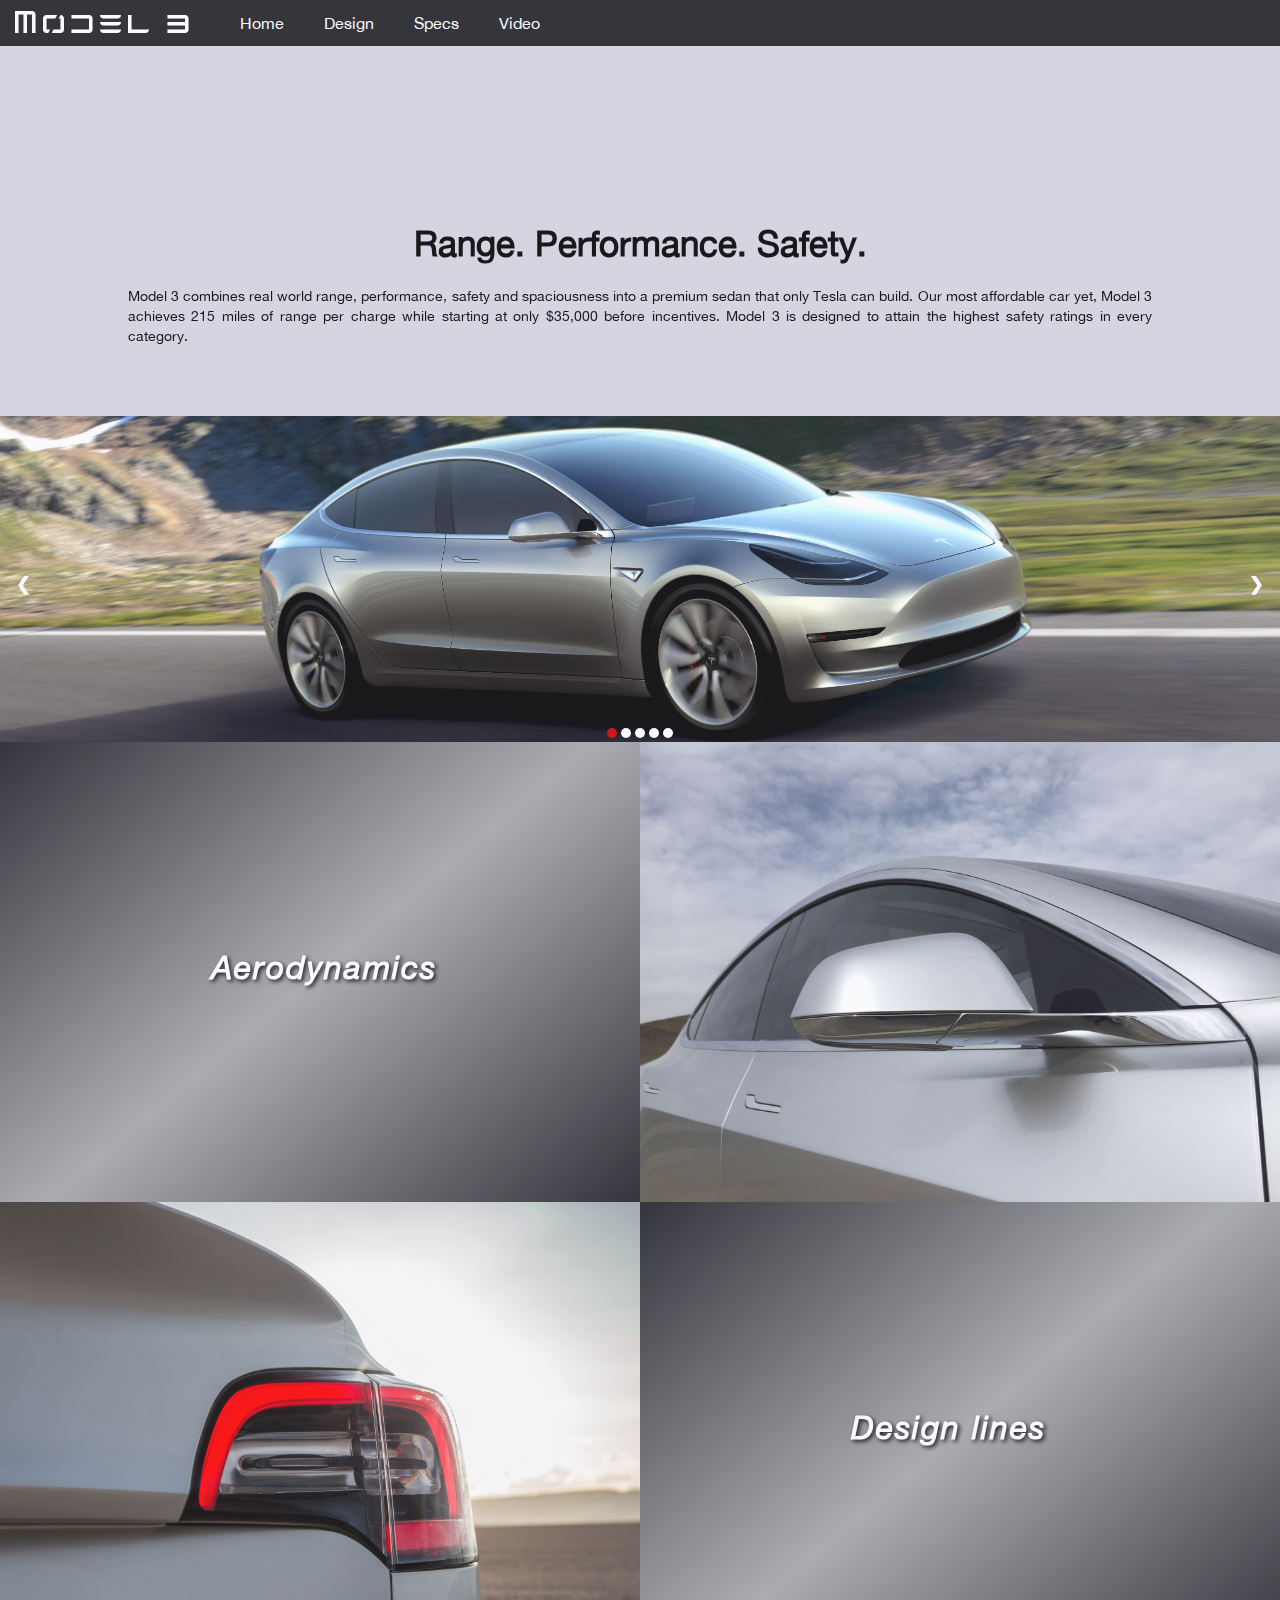
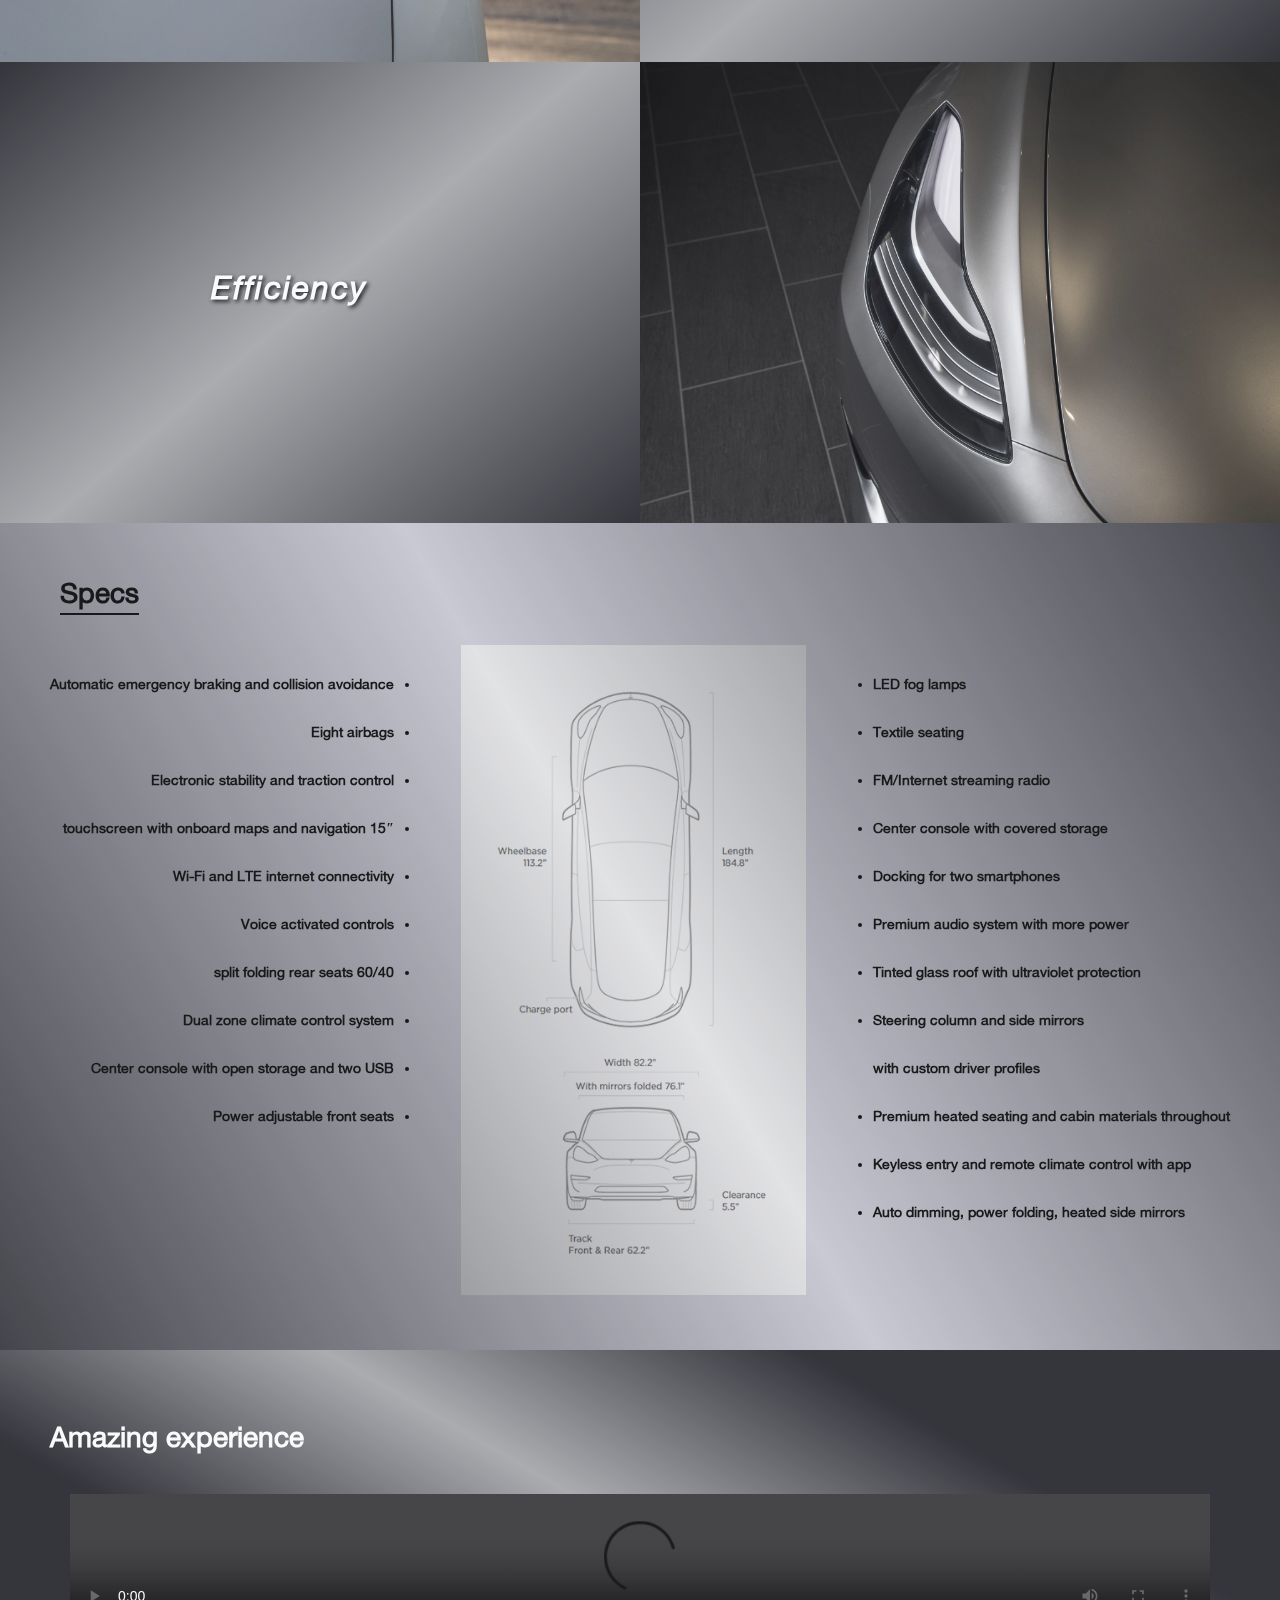
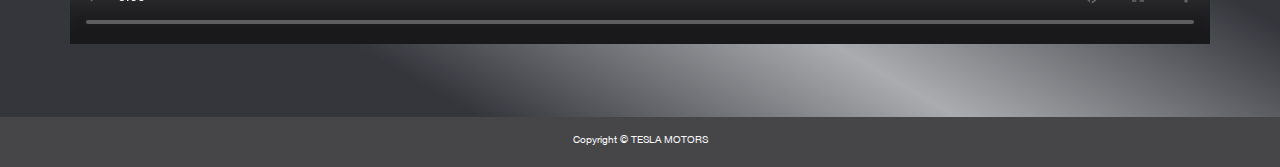
==== commit 3c81dcfa: "Update model3.html" ====
--- a/model3.html
+++ b/model3.html
@@ -1,12 +1,12 @@
 <!DOCTYPE html>
 <html lang="en">
 <head>
+<link href="stil2.css" rel="stylesheet" type="text/css"/>
 <script src="js/proba.js"></script>
 <script>$(document).ready(function() {$("body").css("display", "none");$("body").fadeIn(1000);$("a.transition").click(function(event){event.preventDefault();linkLocation = this.href;$("body").fadeOut(1000, redirectPage);});function redirectPage() {window.location = linkLocation;}});</script>
 <meta name="viewport" content="width=device-width, initial-scale=1">
 <meta http-equiv="content-type" content="text/html; charset=utf-8"/>
 <title>Tesla - Model 3</title>
-<link href="stil2.css" rel="stylesheet" type="text/css"/>
 </head>
 <body>
     <header>
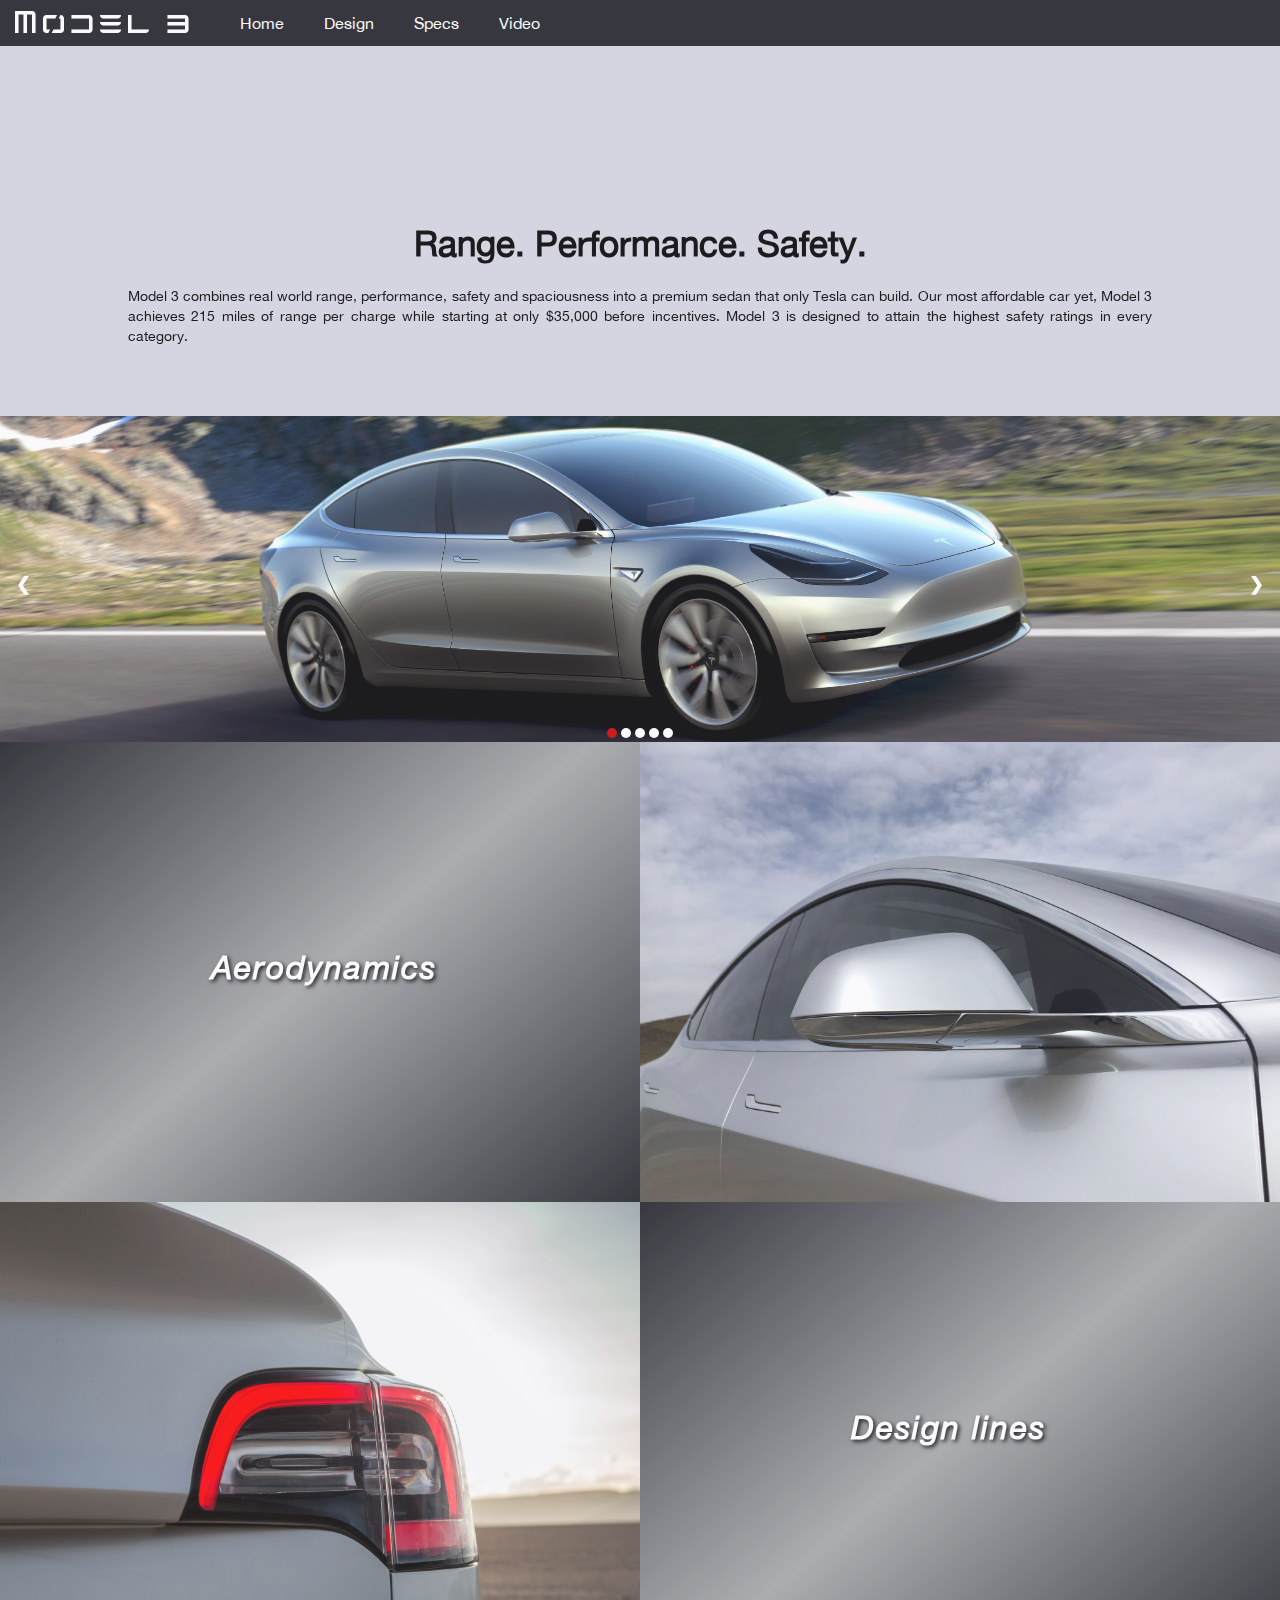
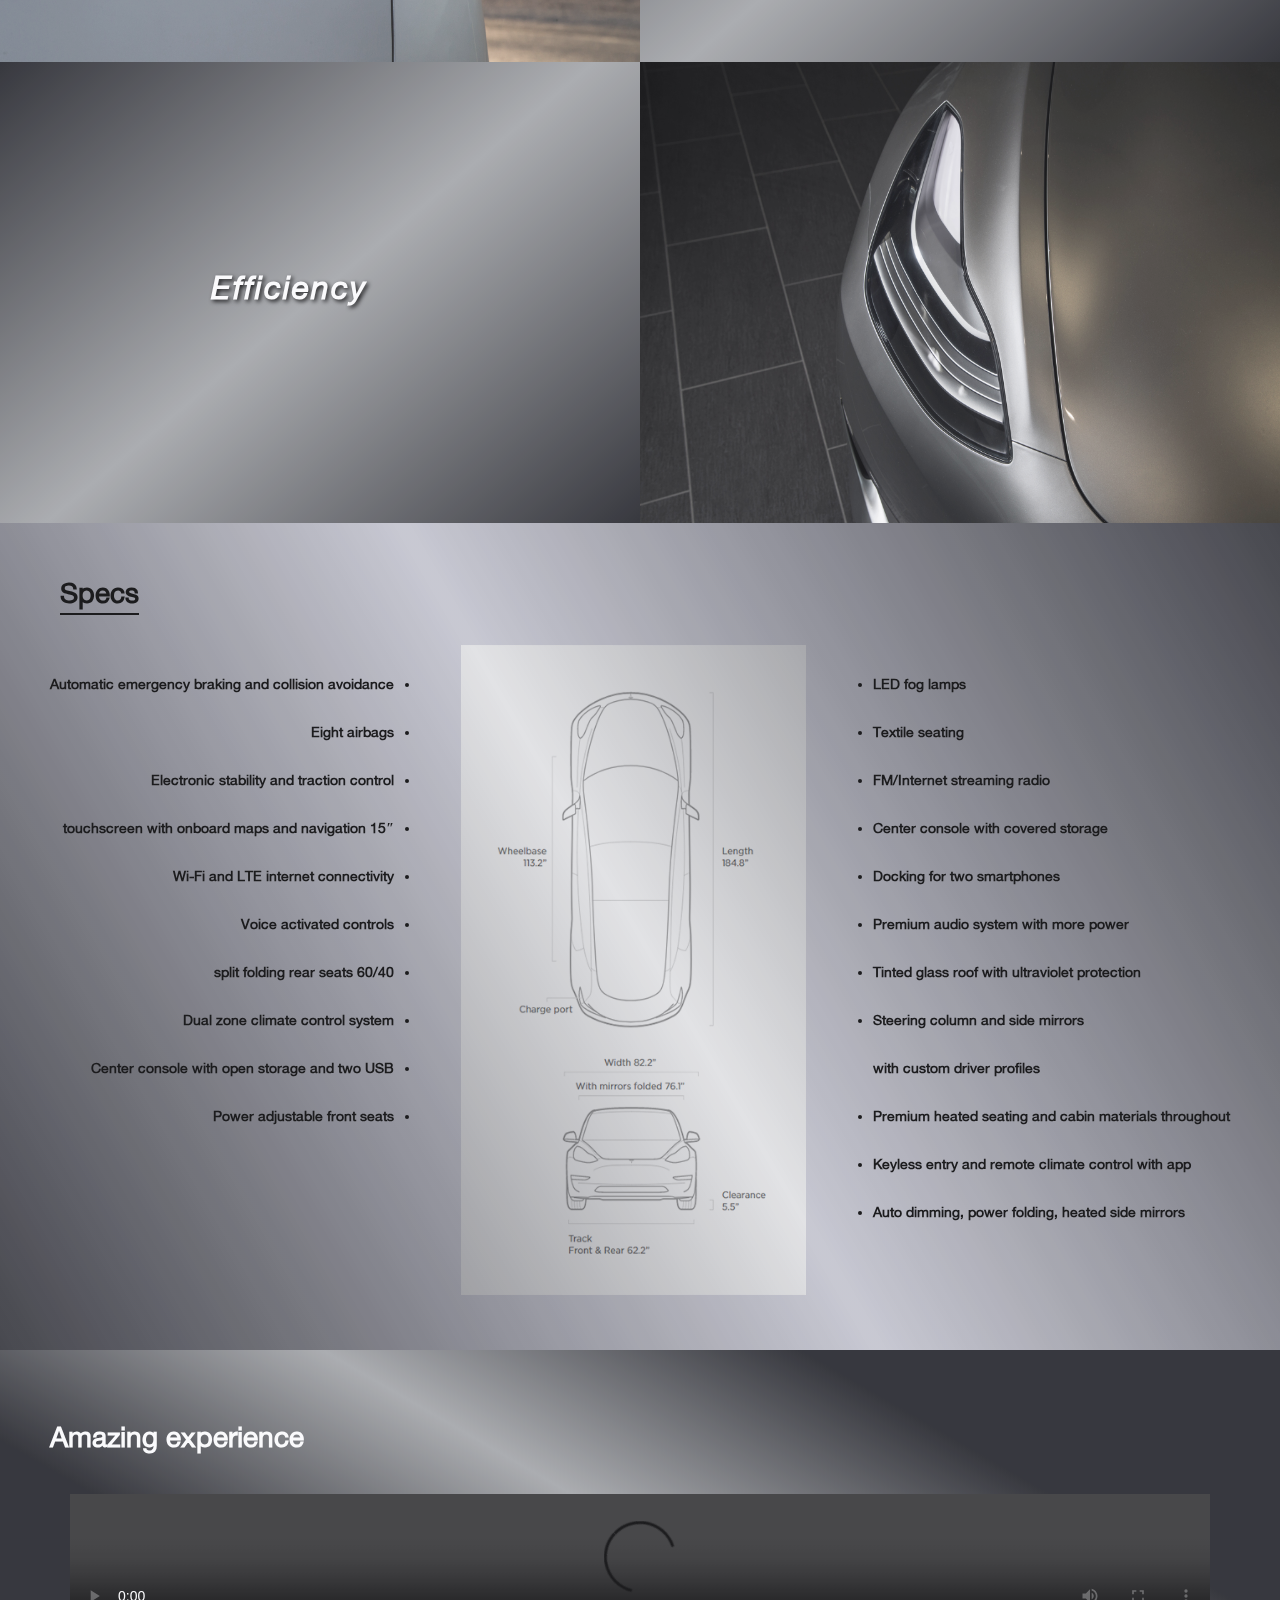
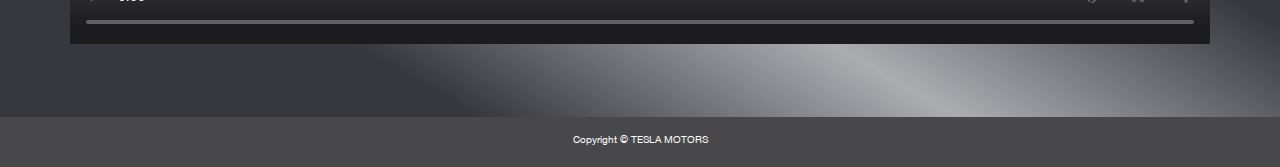
==== commit 52e958ce: "Update model3.html" ====
--- a/model3.html
+++ b/model3.html
@@ -2,8 +2,6 @@
 <html lang="en">
 <head>
 <link href="stil2.css" rel="stylesheet" type="text/css"/>
-<script src="js/proba.js"></script>
-<script>$(document).ready(function() {$("body").css("display", "none");$("body").fadeIn(1000);$("a.transition").click(function(event){event.preventDefault();linkLocation = this.href;$("body").fadeOut(1000, redirectPage);});function redirectPage() {window.location = linkLocation;}});</script>
 <meta name="viewport" content="width=device-width, initial-scale=1">
 <meta http-equiv="content-type" content="text/html; charset=utf-8"/>
 <title>Tesla - Model 3</title>
@@ -136,6 +134,8 @@
       <div  class="footer"><p>
             <span>Copyright</span>     &copy;      Tesla Motors</p>
       </div>
+<script src="js/proba.js"></script>
+<script>$(document).ready(function() {$("body").css("display", "none");$("body").fadeIn(1000);$("a.transition").click(function(event){event.preventDefault();linkLocation = this.href;$("body").fadeOut(1000, redirectPage);});function redirectPage() {window.location = linkLocation;}});</script>    
 <script>$(document).ready(function(){$("a").on('click',function(event){if(this.hash!==""){event.preventDefault();var hash=this.hash;$('html, body').animate({scrollTop:$(hash).offset().top},800,function(){window.location.hash=hash;});}});});</script>
 <script >var slideIndex = 1;showSlides(slideIndex);function plusSlides(n){showSlides(slideIndex += n);}function currentSlide(n) {showSlides(slideIndex = n);}function showSlides(n) {var i;var slides = document.getElementsByClassName("mySlides");var dots = document.getElementsByClassName("dot");if (n > slides.length){slideIndex = 1}if (n < 1){slideIndex = slides.length}for (i = 0; i < slides.length; i++) {slides[i].style.display = "none";}for (i = 0; i < dots.length; i++) {dots[i].className = dots[i].className.replace(" active", "");}slides[slideIndex-1].style.display = "block";dots[slideIndex-1].className += " active";}</script>
 <script >$(".toggle, ").click(function(){$(".show").slideToggle("fast");});</script>
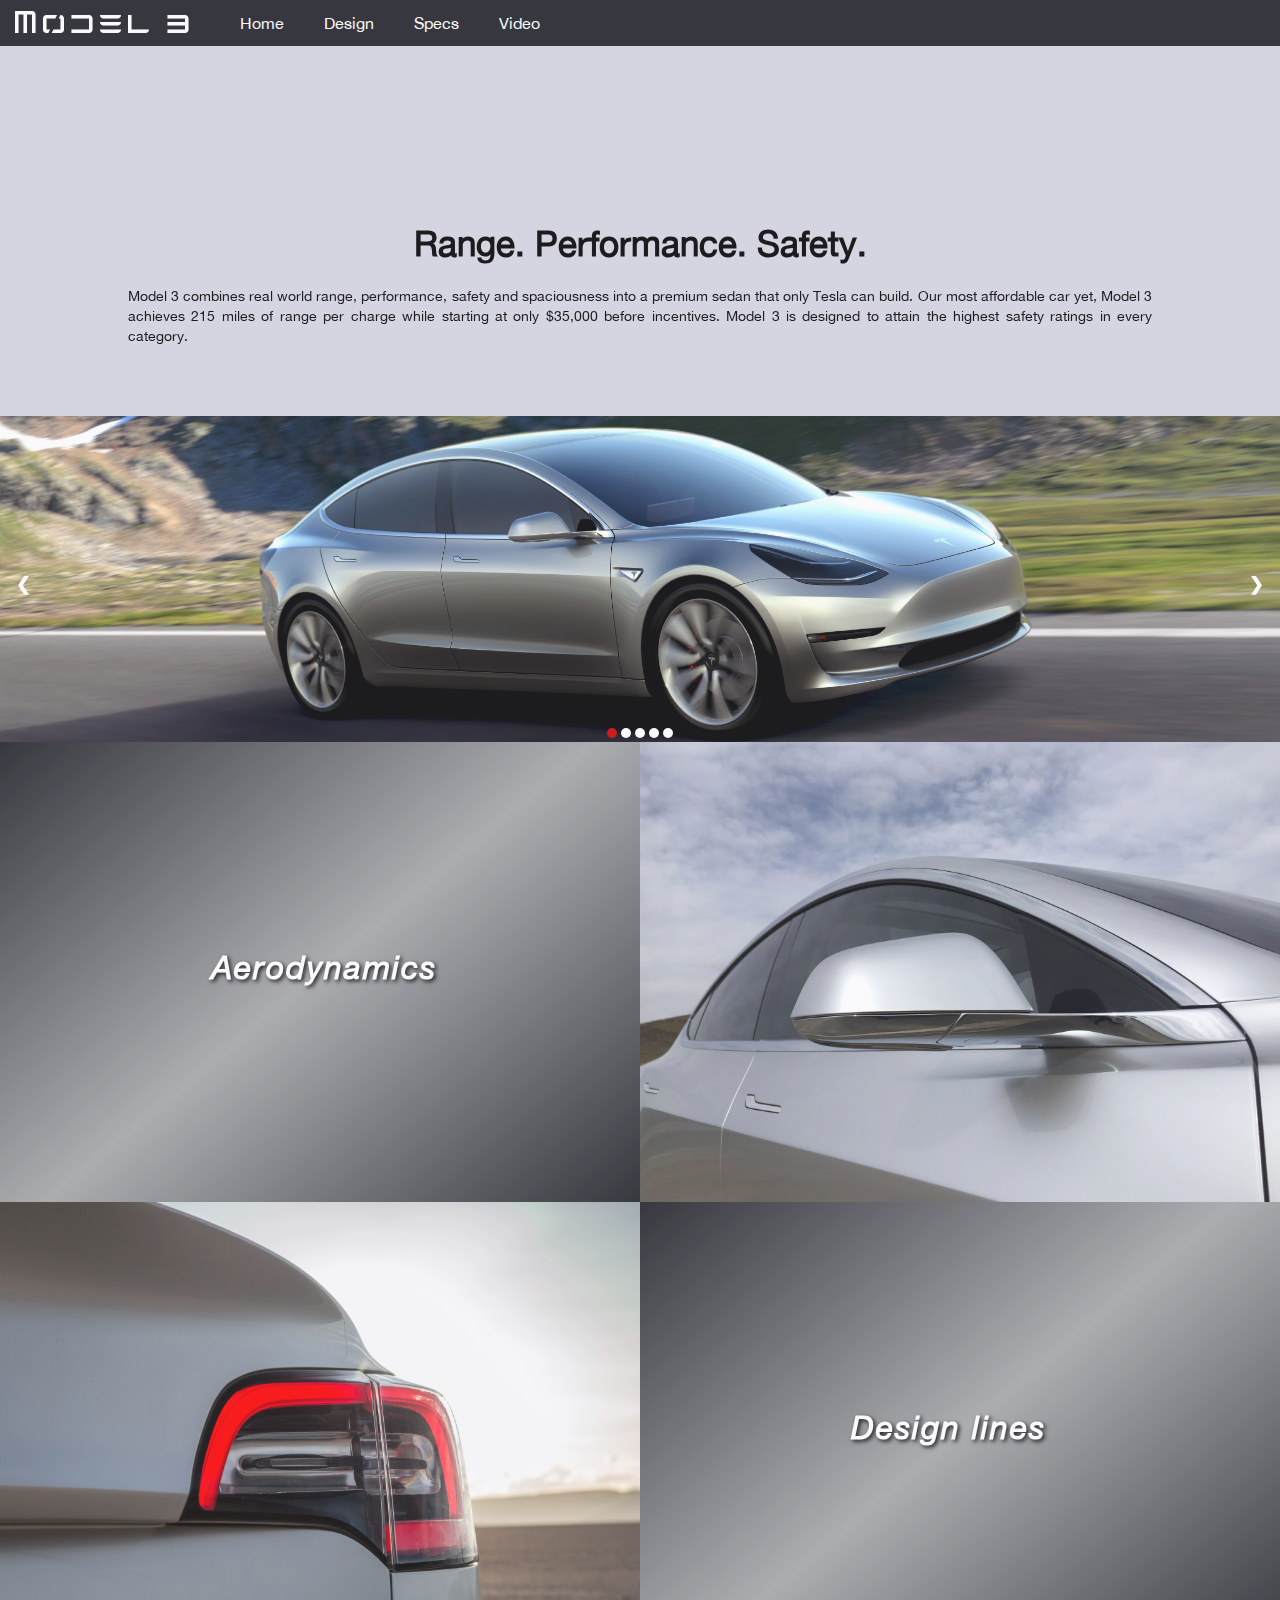
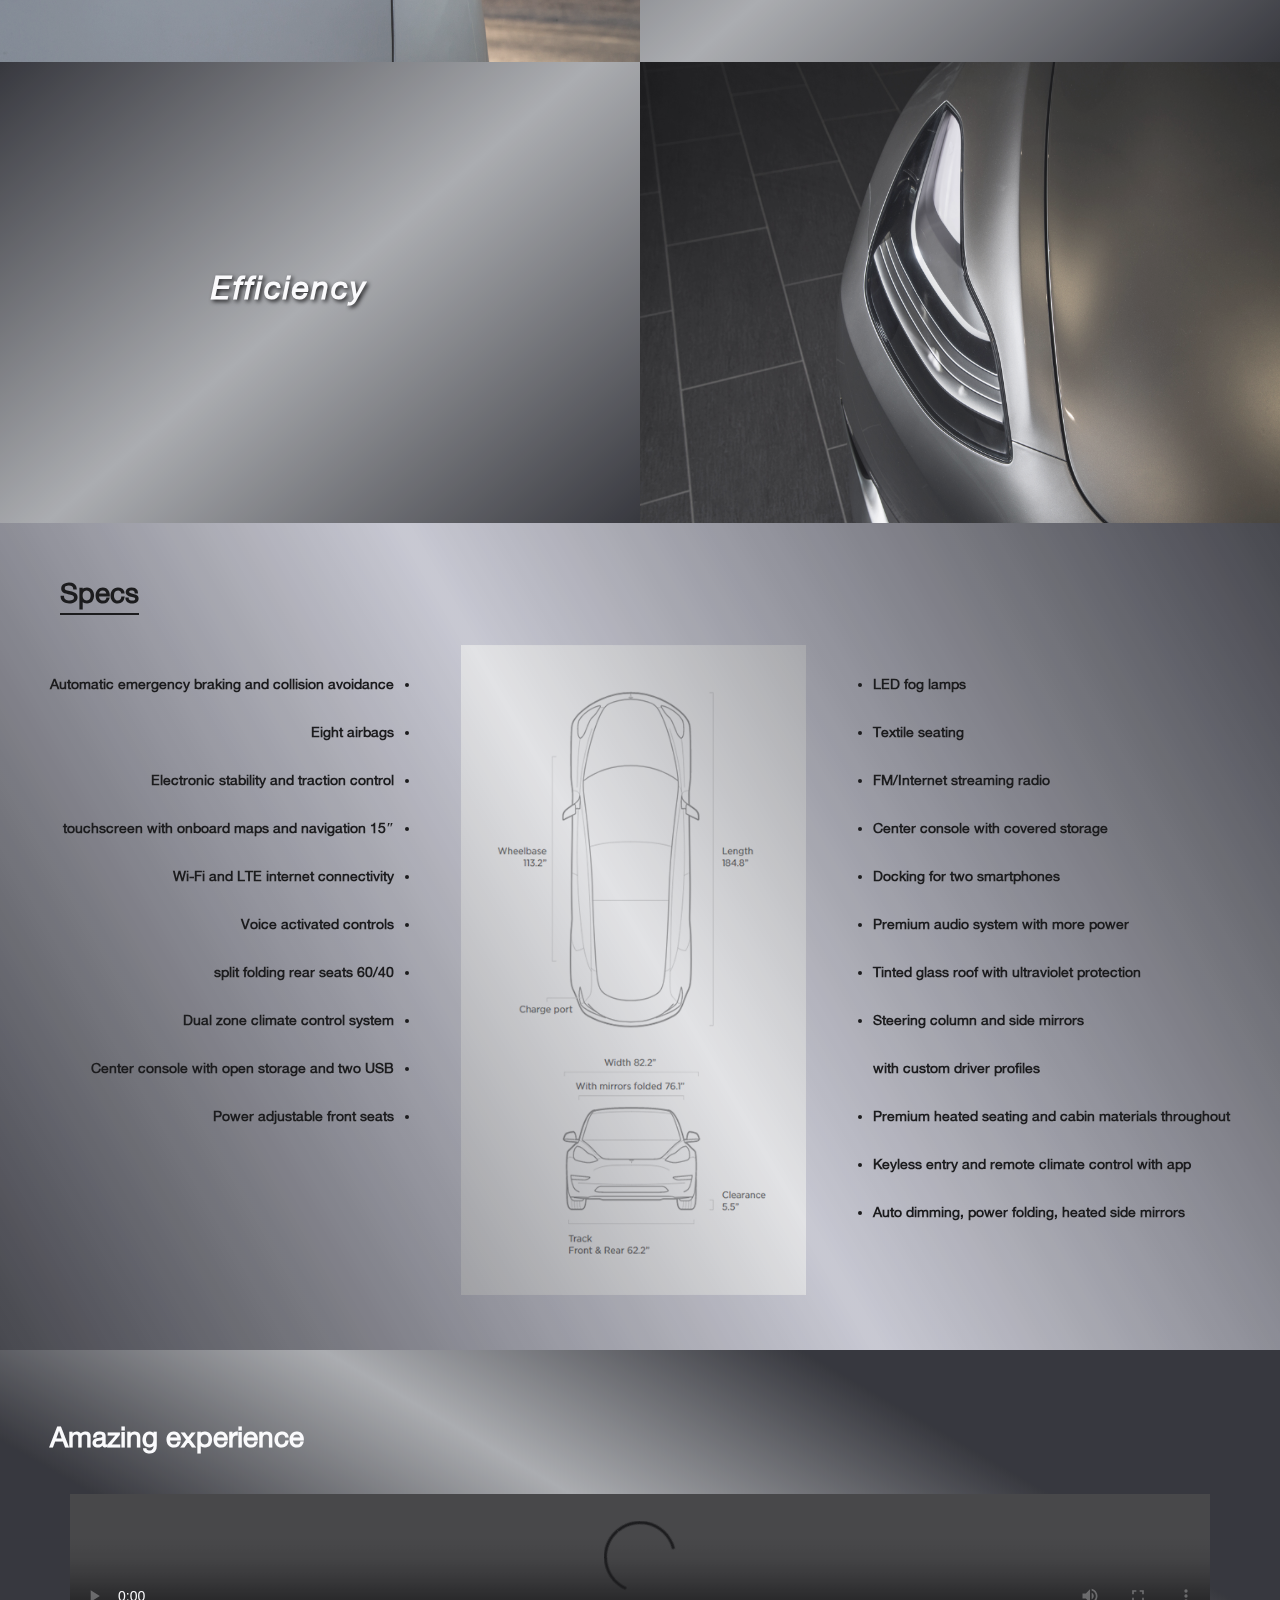
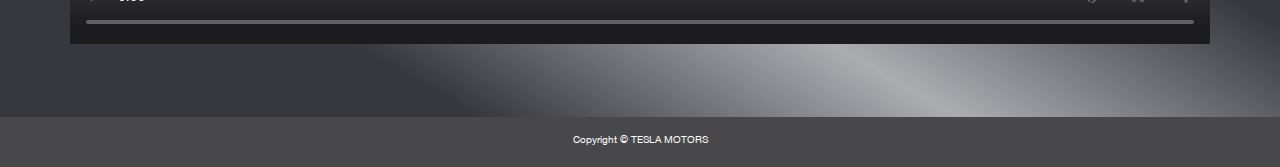
==== commit 58069550: "Update model3.html" ====
--- a/model3.html
+++ b/model3.html
@@ -1,10 +1,10 @@
 <!DOCTYPE html>
 <html lang="en">
 <head>
-<link href="stil2.css" rel="stylesheet" type="text/css"/>
 <meta name="viewport" content="width=device-width, initial-scale=1">
 <meta http-equiv="content-type" content="text/html; charset=utf-8"/>
 <title>Tesla - Model 3</title>
+<link href="stil2.css" rel="stylesheet" type="text/css"/>
 </head>
 <body>
     <header>
